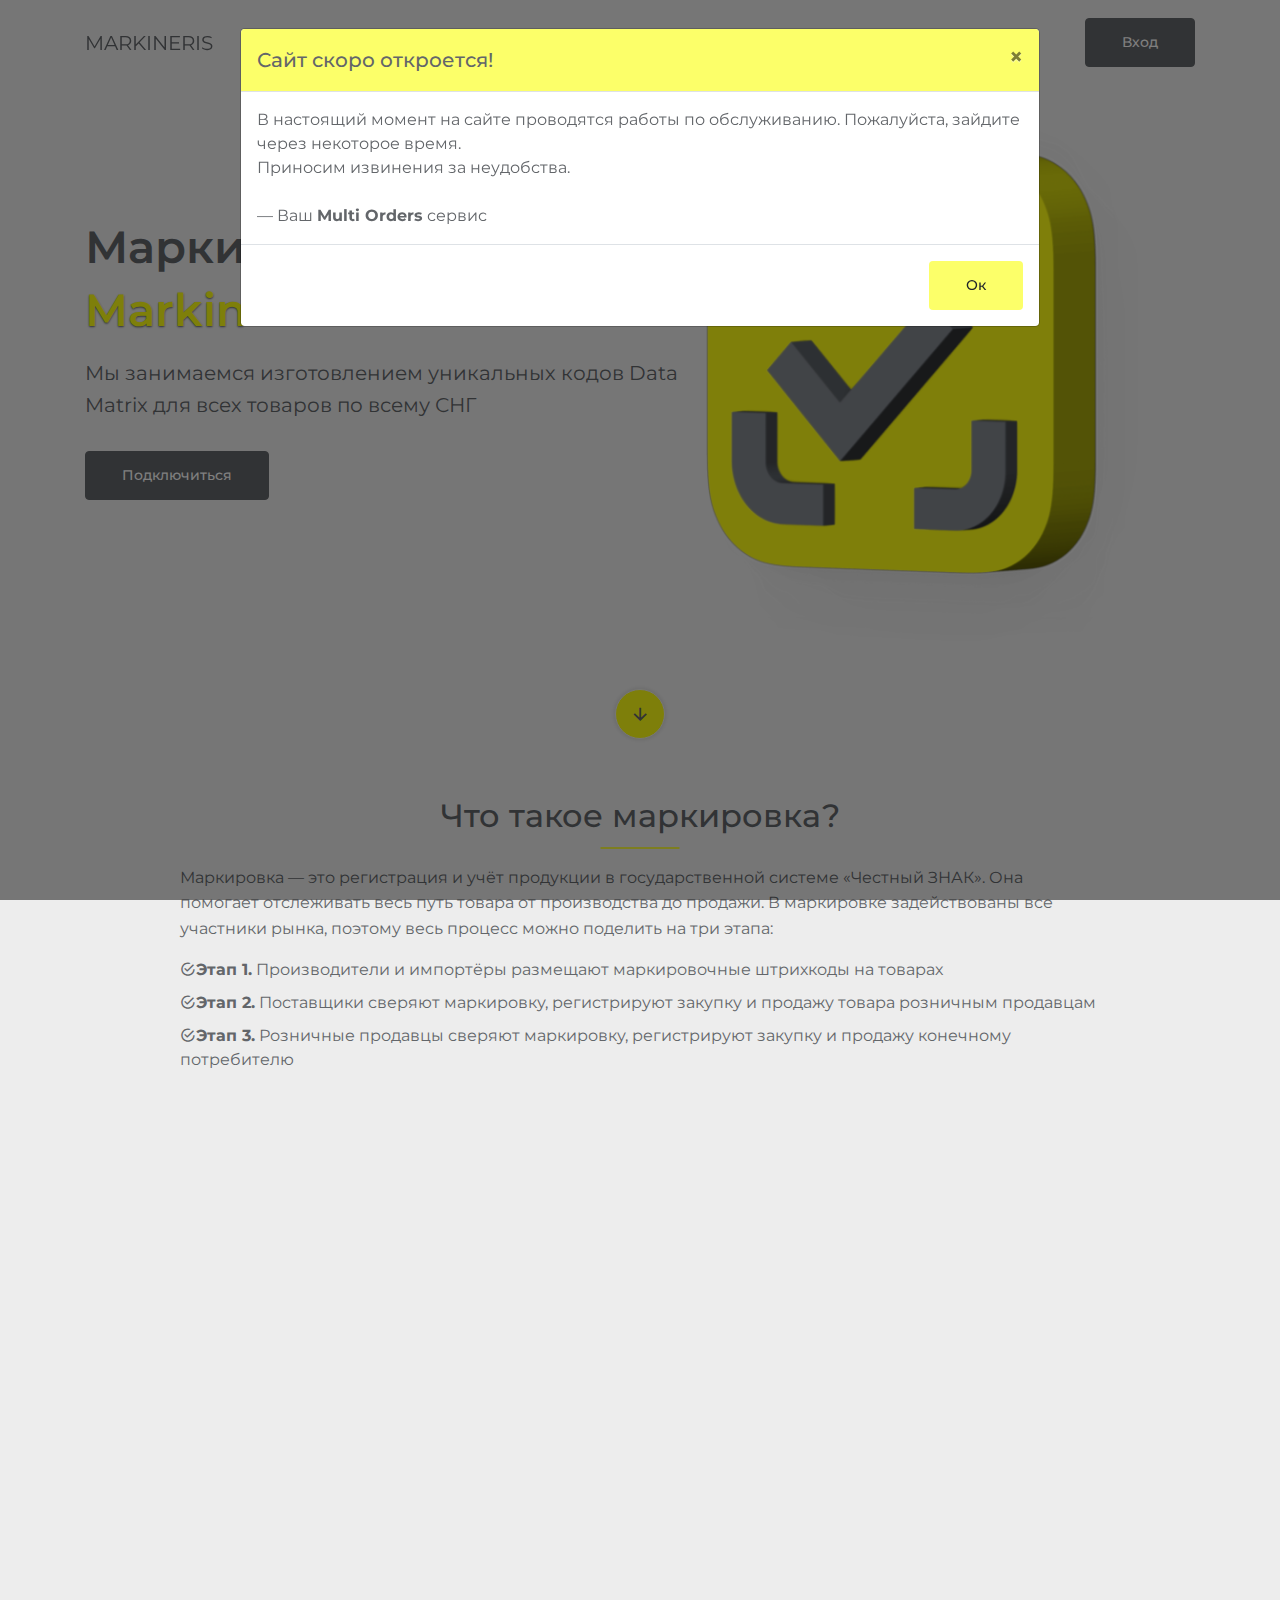
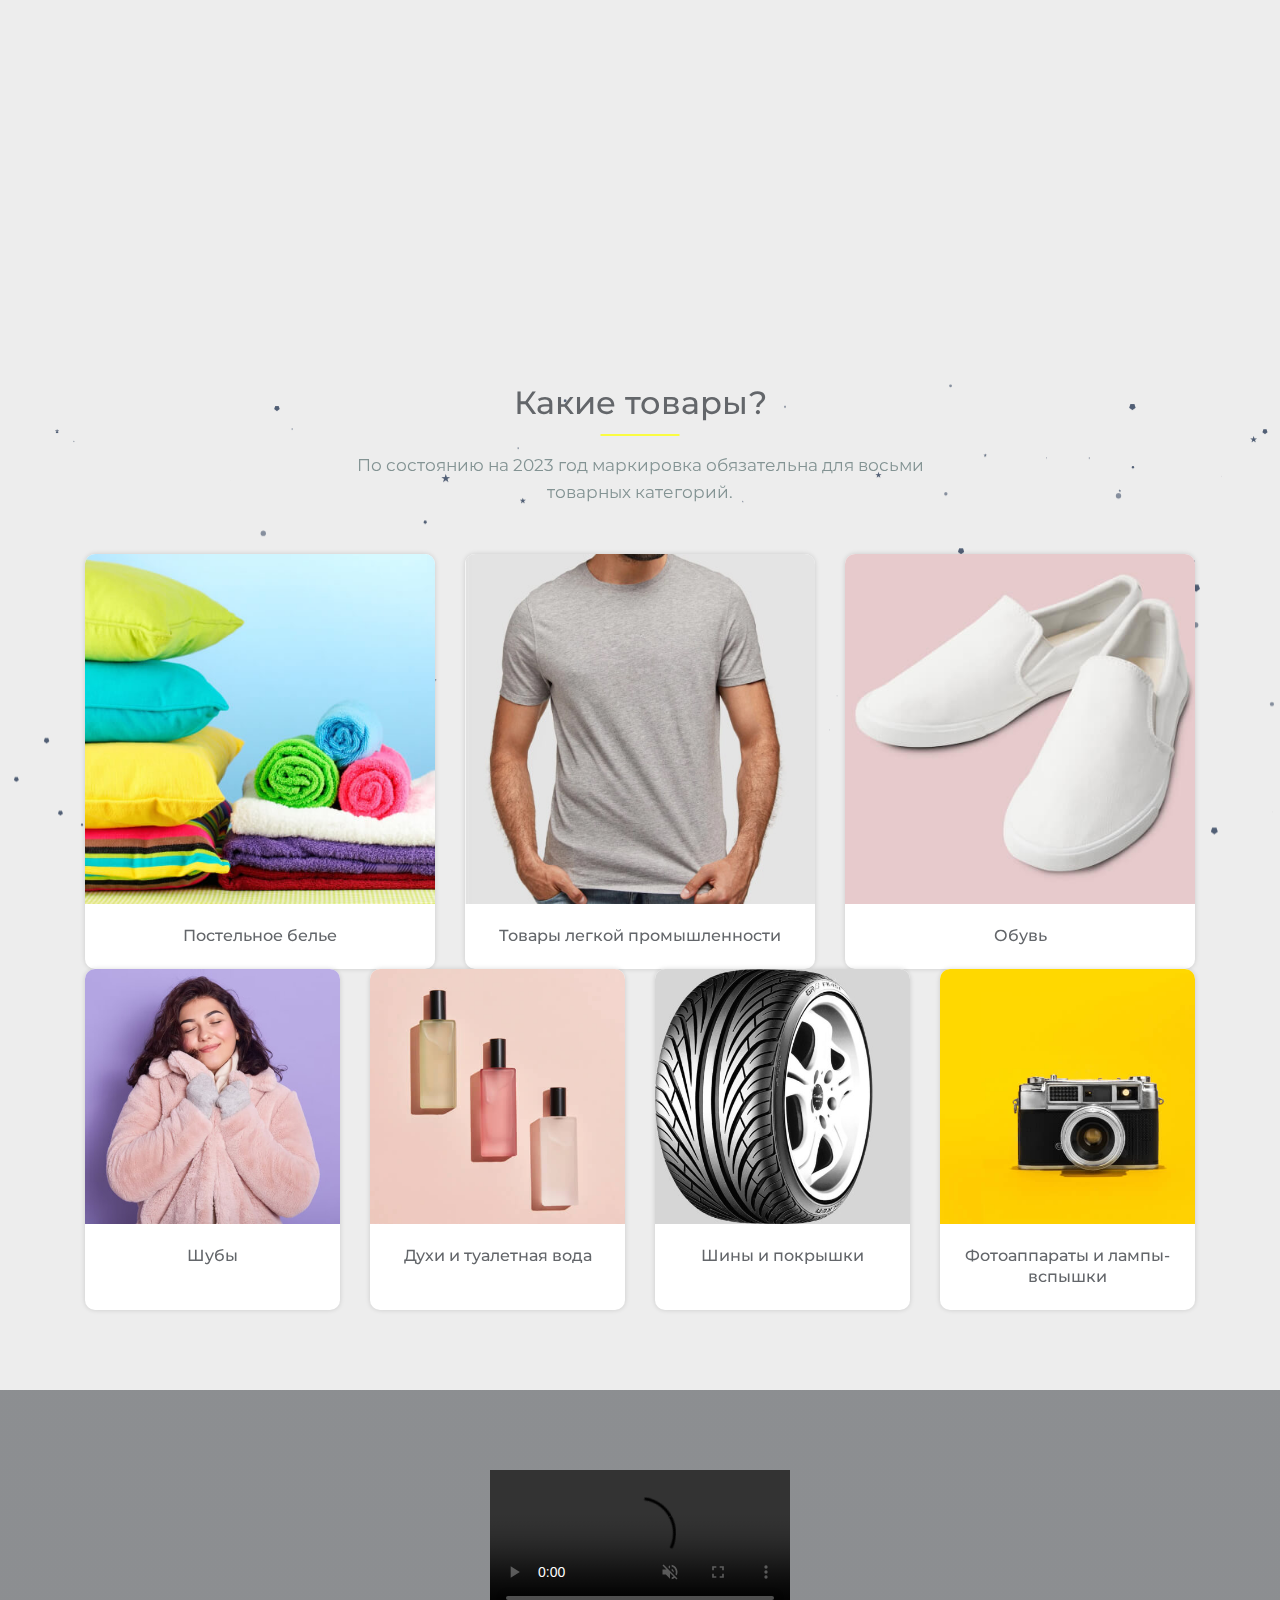
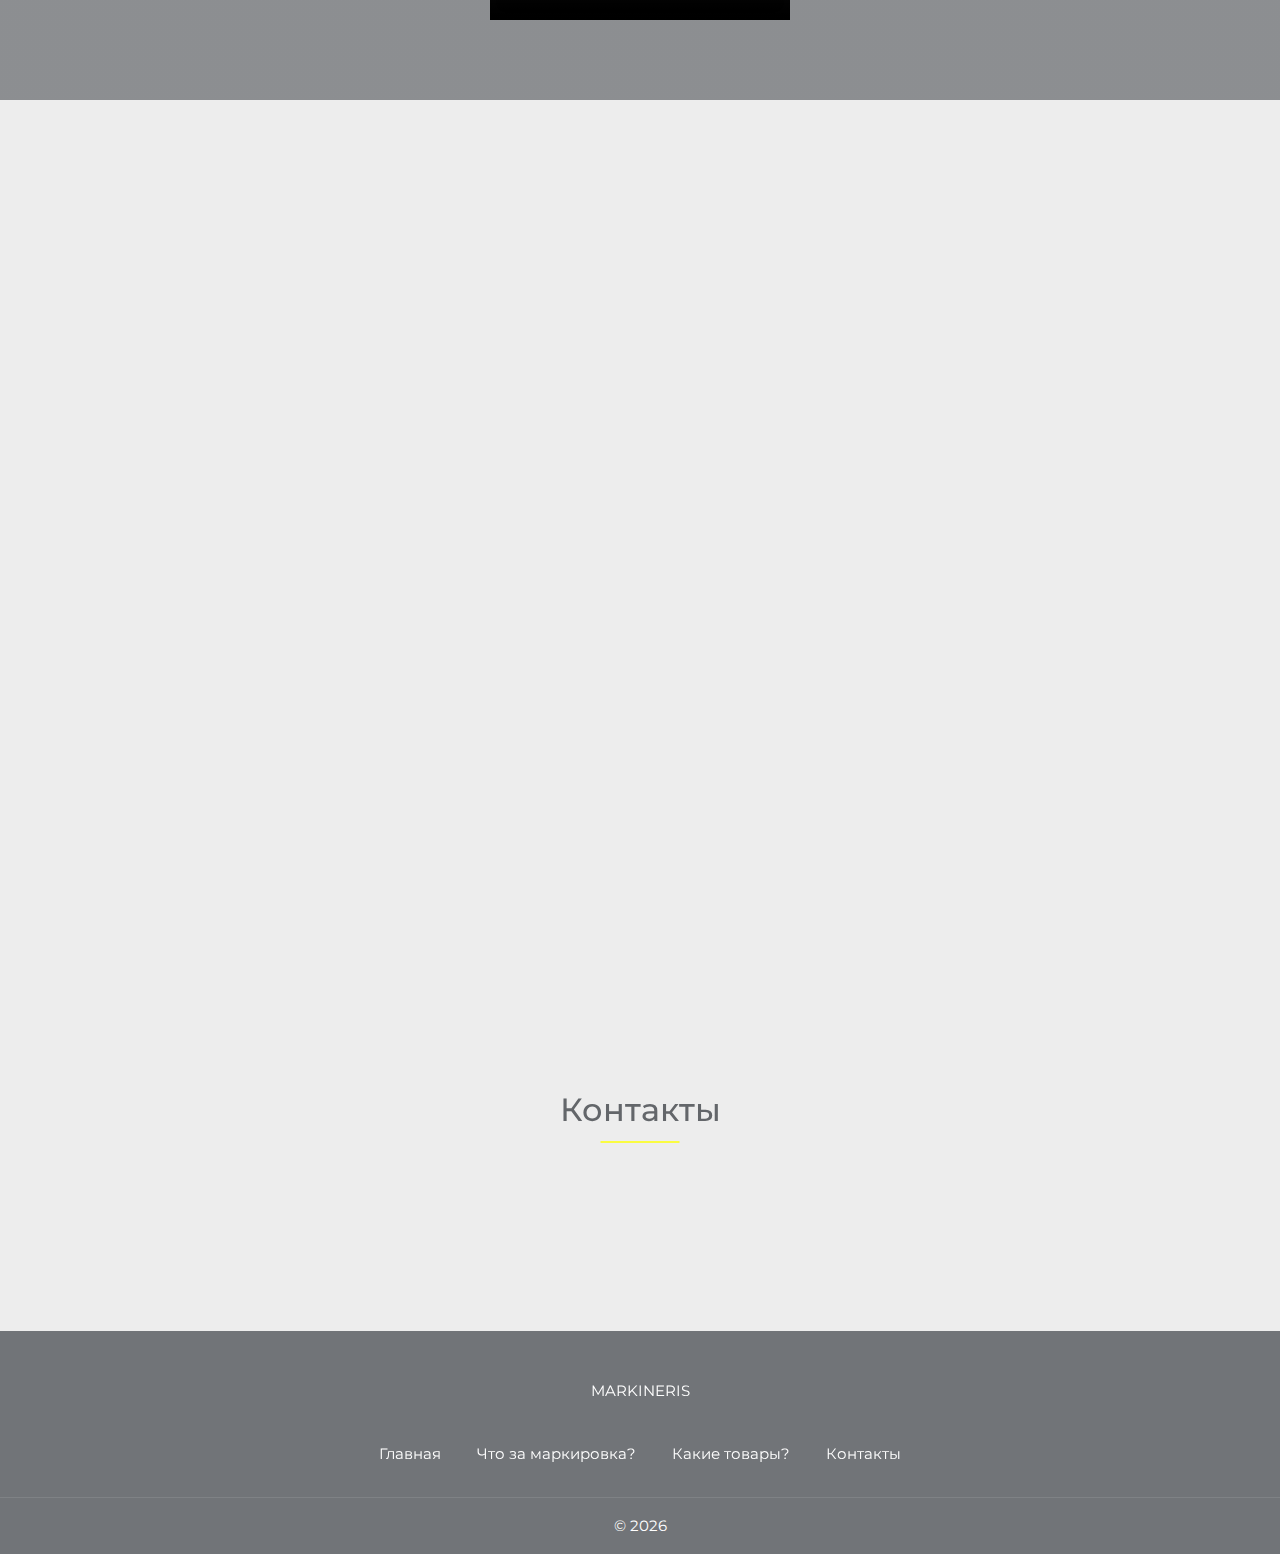
==== markineris_maintenance.html @ 499746fa "Create README.md" ====
<!DOCTYPE html>
<html lang="ru">

<head>
    <meta charset="utf-8" />
    <title>Markineris - Изготовление уникальных кодов Data Matrix для всех товаров</title>
    <meta name="viewport" content="width=device-width, initial-scale=1.0">
    <meta name="description" content="Изготовление уникальных кодов Data Matrix для всех товаров" />

    <!-- fevicon -->
    <link rel="shortcut icon" href="images/favicon.ico">

    <!-- Bootstrap css -->
    <!--<link rel="stylesheet" href="css/bootstrap.min.css" type="text/css" />-->
    <link rel="stylesheet" href="https://cdn.jsdelivr.net/npm/bootstrap@4.6.2/dist/css/bootstrap.min.css">
    

    <!-- animation -->
    <link rel="stylesheet" href="css/aos.css" />

    <!-- Icon -->
    <link rel="stylesheet" href="css/materialdesignicons.min.css" type="text/css" />

    <!-- css -->
    <link rel="stylesheet" href="css/style.css" type="text/css" />


</head>

<body data-bs-spy="scroll" data-bs-target="#navbar" data-bs-offset="71">

    <nav class="navbar navbar-expand-lg fixed-top navbar-dark navbar-custom sticky" id="navbar">
        <div class="container">
            <!-- LOGO -->
            <a class="navbar-brand text-uppercase" href="https://multi-services.herokuapp.com/login">
                <span class="text-dark">Markineris</span>
            </a>

            <button class="navbar-toggler" type="button" data-bs-toggle="collapse" data-bs-target="#navbarCollapse"
                aria-controls="navbarCollapse" aria-expanded="false" aria-label="Toggle navigation">
                <span class="mdi mdi-menu"></span>
                <!-- toggle button -->
            </button>

            <div class="collapse navbar-collapse" id="navbarCollapse">
                <ul class="navbar-nav mx-auto" id="navbar-navlist">
                    <li class="nav-item">
                        <a class="nav-link active text-dark" href="#home">Главная</a>
                    </li>
                    <li class="nav-item">
                        <a class="nav-link text-dark" href="#features">Что за маркировка?</a>
                    </li>
                    <li class="nav-item">
                        <a class="nav-link text-dark" href="#products">Какие товары?</a>
                    </li>
                    <li class="nav-item">
                        <a class="nav-link mb-3 mb-lg-0 text-dark" href="#contact">Контакты</a>
                    </li>
                </ul>
                <!-- Button trigger  -->
                <a href="https://multi-services.herokuapp.com/login"><button type="button" class="btn btn-dark">
                    Вход
                </button></a>
                <!-- Nav btn -->
            </div>
        </div><!-- End container -->
    </nav>
    <!-- End Navbar -->

    <div class="overflow-hidden-x">
        <!-- Start Home -->
        <section class="section home home-1" id="home">
            <!-- <div class="bg-overlay"></div> -->
            <div class="container">
                <div class="row align-items-center">
                    <div class="col-lg-7">
                        <div class="home-heading">
                            <h1 class="mb-3 text-dark"> Маркируйте с нами - <br> <span
                                    class="typewrite text-primary  d-inline-block fw-bolder" data-period="2000"
                                    data-type='[ "Markineris" ]'>
                                    <span class="wrap"></span> </span>
                            </h1>
                        </div>
                        <p class="text-dark-50 fs-20">Мы занимаемся изготовлением уникальных кодов Data Matrix для всех
                            товаров по всему СНГ</p>
                        <div class="home-btn hstack gap-2 flex-column d-sm-block">
                            <a class="btn btn-dark me-1" href="https://multi-services.herokuapp.com/login">Подключиться</a>
                        </div>
                    </div><!-- end col-->
                </div><!-- end row-->
            </div><!--end container-->
        </section>
        <!-- End Home -->

        <div class="container-fluid">
            <div class="row">
                <div class="home-shape-arrow">
                    <a href="#features" class="mouse-down"><i
                            class="mdi mdi-arrow-down arrow-icon text-dark h5"></i></a>
                </div>
            </div><!--end row-->
        </div><!--end container-->

        <!-- Start features -->
        <section class="section feature" id="features">
            <div class="container">
                <div class="row justify-content-center">
                    <div class="col-lg-7">
                        <div class="text-center mb-4">
                            <h2 class="heading">Что такое маркировка?</h2>
                        </div>
                    </div><!-- end col-->
                    <div class="col-10">
                        <p>Маркировка — это регистрация и учёт продукции в государственной системе «Честный ЗНАК». Она
                            помогает отслеживать весь путь товара от производства до продажи. В маркировке задействованы
                            все участники рынка, поэтому весь процесс можно поделить на три этапа:</p>
                        <ul class="list-reset">
                            <li class="mb-2"><span
                                    class="mdi mdi-checkbox-marked-circle-outline text-dark fw-bolder fs-5 me-1"></span><b>Этап
                                    1.</b> Производители и импортёры размещают маркировочные штрихкоды на товарах</li>
                            <li class="mb-2"><span
                                    class="mdi mdi-checkbox-marked-circle-outline text-dark fw-bolder fs-5 me-1"></span><b>Этап
                                    2.</b> Поставщики сверяют маркировку, регистрируют закупку и продажу товара
                                розничным
                                продавцам</li>
                            <li class="mb-2"><span
                                    class="mdi mdi-checkbox-marked-circle-outline text-dark fw-bolder fs-5 me-1"></span><b>Этап
                                    3.</b> Розничные продавцы сверяют маркировку, регистрируют закупку и продажу
                                конечному
                                потребителю</li>
                        </ul>
                        <div class="text-center" data-aos="fade-bootom" data-aos-duration="1800"> <img
                                src="images/mark.png" alt=" Что такое маркировка" class="img-fluid mt-5 mx-auto"  loading="lazy"></div>
                    </div>
                </div><!-- end row-->
                <div class="row justify-content-center">
                    <div class="col-lg-4 col-md-7 mt-sm-4">
                        <div data-aos="fade-right" data-aos-duration="1800">
                            <div class="feature-card p-3 py-sm-4 rounded d-flex">
                                <div class="flex-shrink-0">
                                    <i class="mdi mdi-responsive text-primary float-start me-3 h1 main-icon"></i>
                                </div>
                                <div class="flex-grow-1 ms-2">
                                    <div class="content">
                                        <h3 class="title">с 2019</h3>
                                        <p class="text-muted mt-2">на рынке маркировки товаров</p>
                                    </div>
                                </div>
                            </div>
                        </div>
                    </div><!-- end col -->
                    <div class="col-lg-4 col-md-7 mt-sm-4">
                        <div class="feature-card p-3 py-sm-4 rounded" data-aos="fade-bottom" data-aos-duration="1800">
                            <i class="mdi mdi-layers-triple-outline text-primary float-start me-3 h1 main-icon"></i>
                            <div class="content d-block overflow-hidden">
                                <h3 class="title">10 000+</h3>
                                <p class="text-muted mt-2">положительных отзывов</p>

                            </div>
                        </div>
                    </div><!-- end col -->
                    <div class="col-lg-4 col-md-7 mt-sm-4">
                        <div data-aos="fade-left" data-aos-duration="1800">
                            <div class="feature-card p-3 py-sm-4 rounded">
                                <i
                                    class="mdi mdi-clipboard-flow-outline text-primary float-start me-3 h1 main-icon"></i>
                                <div class="content d-block overflow-hidden">
                                    <h3 class="title">5 000 000+</h3>
                                    <p class="text-muted mt-2">проданных маркировок </p>
                                </div>
                            </div>
                        </div>
                    </div><!-- end col -->
                </div><!-- end row -->

            </div><!-- end container -->
        </section>
        <!-- end Features -->

        <!-- Start products -->
        <section id="products" class="section team pt-0" style="z-index: 1;">
            <div id="particles-js" style="z-index: -1;">
            </div>
            <!-- end particles -->
            <div class="container">
                <div class="row justify-content-center">
                    <div class="col-lg-7">
                        <div class="text-center mb-5">
                            <h2 class="heading">Какие товары?</h2>
                            <p class="text-muted fs-17">По состоянию на 2023 год маркировка обязательна для восьми
                                товарных категорий.</p>
                        </div>
                    </div><!-- end col-->
                </div><!-- end row -->
                <div class="row gy-4">
                    <div class="col-6 col-lg-4 col-sm-6">
                        <div class="team-card">
                            <div class="team-card-img">
                                <img class="img-fluid" src="images/type/image 10.jpg" alt="image"  loading="lazy">

                            </div>
                            <div class="team-card-text-2">
                                <h6 class="fw-bold mb-0">Постельное белье</h5>
                            </div>
                        </div>
                    </div><!-- end col -->

                    <div class="col-6 col-lg-4 col-sm-6">
                        <div class="team-card">
                            <div class="team-card-img">
                                <img class="img-fluid" src="images/type/image 3.jpg" alt="image" loading="lazy">

                            </div>
                            <div class="team-card-text-2">
                                <h6 class="fw-bold mb-0">Товары легкой промышленности</h5>
                            </div>
                        </div>
                    </div><!-- end col -->
                    <div class="col-6 col-lg-4 col-sm-6">
                        <div class="team-card">
                            <div class="team-card-img">
                                <img class="img-fluid" src="images/type/image 4.jpg" alt="image" loading="lazy">

                            </div>
                            <div class="team-card-text-2">
                                <h6 class="fw-bold mb-0">Обувь</h5>
                            </div>
                        </div>
                    </div><!-- end col -->
                    <div class="col-6 col-lg-3 col-sm-6">
                        <div class="team-card">
                            <div class="team-card-img">
                                <img class="img-fluid" src="images/type/image 5.jpg" alt="image" loading="lazy">

                            </div>
                            <div class="team-card-text-2">
                                <h6 class="fw-bold mb-0">Шубы</h5>
                            </div>
                        </div>
                    </div><!-- end col -->
                    <div class="col-6 col-lg-3 col-sm-6">
                        <div class="team-card">
                            <div class="team-card-img">
                                <img class="img-fluid" src="images/type/image 6.jpg" alt="image" loading="lazy">

                            </div>
                            <div class="team-card-text-2">
                                <h6 class="fw-bold mb-0">Духи и туалетная вода</h5>
                            </div>
                        </div>
                    </div><!-- end col -->
                    <div class="col-6 col-lg-3 col-sm-6">
                        <div class="team-card">
                            <div class="team-card-img">
                                <img class="img-fluid" src="images/type/image 7.jpg" alt="image" loading="lazy">

                            </div>
                            <div class="team-card-text-2">
                                <h6 class="fw-bold mb-0">Шины и покрышки</h5>
                            </div>
                        </div>
                    </div><!-- end col -->
                    <div class="col-6 col-lg-3 col-sm-6">
                        <div class="team-card">
                            <div class="team-card-img">
                                <img class="img-fluid" src="images/type/image 8.jpg" alt="image" loading="lazy">

                            </div>
                            <div class="team-card-text-2">
                                <h6 class="fw-bold mb-0">Фотоаппараты и лампы-вспышки</h5>
                            </div>
                        </div>
                    </div><!-- end col -->
                </div><!-- end row-->
            </div><!-- end cotainer-->
        </section>
        <!-- End products -->

        <!-- Start cta -->
                <section class="section cta">
              <div class="container">
                <div class="row justify-content-center text-center">

                        <video controls autoplay loop muted
                                />
                            <source src="video/video_markineris.mp4"
                                    type="video/mp4">
                        </video>

                </div>
              </div>

        </section>
        <!-- End cta -->

        <section>
            <div class="container">
                <div class="row my-sm-5 py-5 align-items-center justify-content-between">
                    <div class="col-lg-6">
                        <div data-aos="fade-right" data-aos-duration="1800">
                            <div class="card bg-transparent border-0 mb-3 mb-lg-0">
                                <img src="images/qr.jpeg" class="img-fluid rounded-3" alt="" loading="lazy">
                            </div>
                        </div>
                    </div><!-- end col -->
                    <div class="col-lg-5">
                        <div data-aos="fade-left" data-aos-duration="1800">
                            <h3 class="feature-heading mb-2">Почему стоит доверять именно нам?</h3>
                            <ul class="feature-list list-reset">
                                <li class="mb-3"><span
                                        class="mdi mdi-checkbox-marked-circle-outline text-dark fw-bolder fs-5 me-1">
                                    </span>
                                    <span class="fw-bolder fs-5">Уникальность</span><br>
                                    <span class="list-up">Индивидуально работаем с каждым клиентом</span>
                                </li>
                                <li class="mb-3"><span
                                        class="mdi mdi-checkbox-marked-circle-outline text-dark fw-bolder fs-5 me-1">
                                    </span>
                                    <span class="fw-bolder fs-5">Скорость</span><br>
                                    <span class="list-up">В течении дня маркировка будет уже готова</span>
                                </li>
                                <li class="mb-3"><span
                                        class="mdi mdi-checkbox-marked-circle-outline text-dark fw-bolder fs-5 me-1">
                                    </span>
                                    <span class="fw-bolder fs-5">Цены</span><br>
                                    <span class="list-up">У нас самые выгодные цены на рынке</span>
                                </li>
                                <li class="mb-3"><span
                                        class="mdi mdi-checkbox-marked-circle-outline text-dark fw-bolder fs-5 me-1">
                                    </span>
                                    <span class="fw-bolder fs-5">Качество</span><br>
                                    <span class="list-up">Если нашли какие-то недочёты, сразу же переделаем</span>
                                </li>
                            </ul>
                            <a class="btn btn-dark" href="#client_messageModal"  data-toggle="modal" data-target="#client_messageModal" data-backdrop="static">Подключиться</a>
                        </div>
                    </div><!-- end col -->
                </div><!-- end row -->
                <div class="row align-items-center justify-content-between">
                    <div class="col-lg-6">
                        <div data-aos="fade-right" data-aos-duration="1800">
                            <h3 class="feature-heading">Занимаемся ли мы только маркировкой товаров?</h3>
                            <p class="text-muted">Конечно же нет!<br> Мы также можем помочь вам с сертификацией
                                брендовых товаров. Кроме того, мы поможем с установкой и регистрацией программы “Честный
                                ЗНАК”</p>
                        </div>
                    </div><!-- end col -->
                    <div class="col-lg-6">
                        <div data-aos="fade-left" data-aos-duration="1800">
                            <div class="card bg-transparent border-0">
                                <img src="images/qr2.jpeg" class="img-fluid" alt=""  loading="lazy">
                            </div>
                        </div>
                    </div><!-- end col -->
                </div><!-- end row-->
            </div>
        </section>

        <!-- Start contact -->
        <section class="section contact" id="contact">
            <div class="container">
                <div class="row justify-content-center">
                    <div class="col-lg-6">
                        <div class="text-center mb-5">
                            <h2 class="heading">Контакты</h2>
                            <p class="text-muted mt-2 fs-17"></p>
                        </div>
                    </div><!-- end col -->
                </div><!-- end row -->
                <div class="row align-items-center gy-3">
                    <div class="col-6 align-self-center">
                        <div data-aos="fade-right" data-aos-duration="1800">

                            Whatsapp : <a href="https://wa.me/79959146126" target="_blank"
                                class="primary-link text-decoration-underline"> +7 995 914-61-26</a> <br>
                            Телеграмм : <a href="https://t.me/markineris" target="_blank"
                                class="primary-link text-decoration-underline"> @markineris</a> <br>
                            Email : <a href="mailto:markineris@gmail.com"
                                class="primary-link text-decoration-underline">markineris@gmail.com</a>
                        </div>
                    </div>

                </div><!--end row-->
            </div><!--end container-->
        </section>
        <!-- End contect -->

        <!-- START FOOTER -->
        <footer class="section footer py-4">
            <div class="container">
                <div class="row justify-content-center">
                    <div class="col-lg-6 col-sm-10 text-center">

                        <p class="mx-auto mt-sm-4">MARKINERIS </p>
                       
                    </div><!--end col-->
                </div><!--end row-->
                <div class="row justify-content-center">
                    <div class="col-lg-12">
                        <div class="text-center mt-3">
                            <ul class="list-unstyled mb-0">
                                <li class="list-inline-item mx-lg-3 m-2">
                                    <a class="text-white" href="/">Главная</a>
                                </li>
                                <li class="list-inline-item mx-lg-3 m-2">
                                    <a class="text-white" href="#features">Что за маркировка?</a>
                                </li>
                                <li class="list-inline-item mx-lg-3 m-2">
                                    <a class="text-white" href="#products">Какие товары?</a>
                                </li>
                                <li class="list-inline-item mx-lg-3 m-2">
                                    <a class="text-white" href="#contact">Контакты</a>
                                </li>
                            </ul>
                        </div>
                    </div><!-- end col-->
                </div><!-- end row-->
            </div><!--end container-->
        </footer>
        <!-- END FOOTER -->
    </div>


    <!-- FOOTER-ALT -->
    <div class="footer-alt pt-3 pb-3">
        <div class="container">
            <div class="row">
                <div class="col-lg-12">
                    <div class="text-center">
                        <p class="mb-0 text-white fs-15">©
                            <script>document.write(new Date().getFullYear())</script>
                        </p>
                    </div>
                </div>
            </div>
        </div>
    </div>
    <!-- END FOOTER-ALT -->


<div class="modal fade" id="client_messageModal" tabindex="-1" role="dialog" aria-labelledby="client_messageModalLabel" aria-hidden="true">
  <div class="modal-dialog modal-lg" role="document">
    <div class="modal-content">
      <div class="modal-header" style="background-color:#fcff69">
        <h5 class="modal-title" >Сайт скоро откроется!</h5>
        <button type="button" class="close" data-dismiss="modal" aria-label="Close">
          <span aria-hidden="true">&times;</span>
        </button>
      </div>
      <div class="modal-body">
        В настоящий момент на сайте проводятся работы по обслуживанию. Пожалуйста, зайдите через некоторое время.<br> Приносим извинения за неудобства.
	<br><br>
	— Ваш <b>Multi Orders</b> сервис
      </div>
      <div class="modal-footer">
        <button type="button" class="btn" style="background-color:#fcff69" data-dismiss="modal">Ок</button>
         
      </div>
    </div>
  </div>
</div>


    <!--start back-to-top-->
    <button onclick="topFunction()" id="back-to-top">
        <i class="mdi mdi-arrow-up"></i>
    </button>
    <!--end back-to-top-->

    <!--Bootstrap Js-->

  <script src="https://cdn.jsdelivr.net/npm/jquery@3.6.1/dist/jquery.slim.min.js"></script>

  <script src="https://cdn.jsdelivr.net/npm/bootstrap@4.6.2/dist/js/bootstrap.bundle.min.js"></script>
  <script>
  
      $(window).on('load',function(){        
        $("#client_messageModal").modal({backdrop: "static"});
    });
  </script>
  
    <!-- animation -->
    <script src="js/aos.js"></script>


    <!-- Team particles-->
    <script src="js/particles.min.js"></script>

    <!-- App Js -->
    <script src="js/app.js"></script>

</body>

</html>
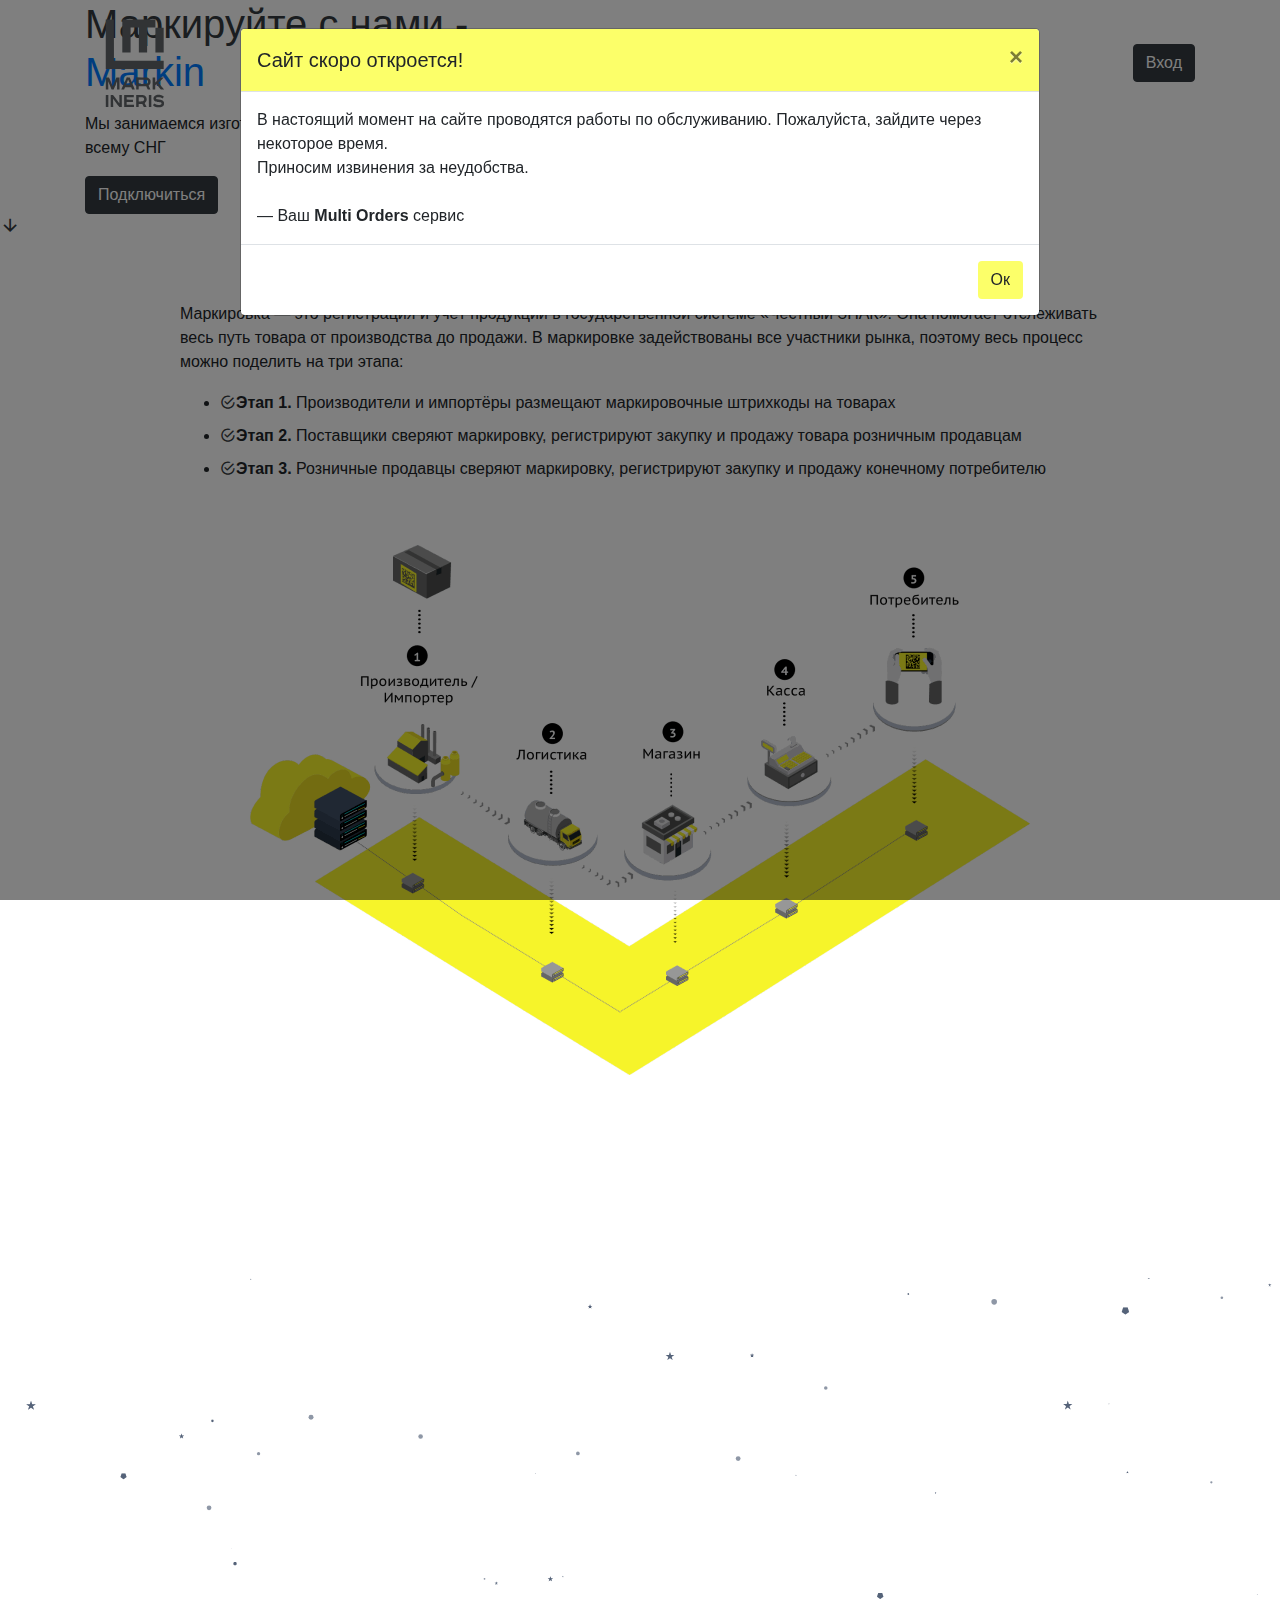
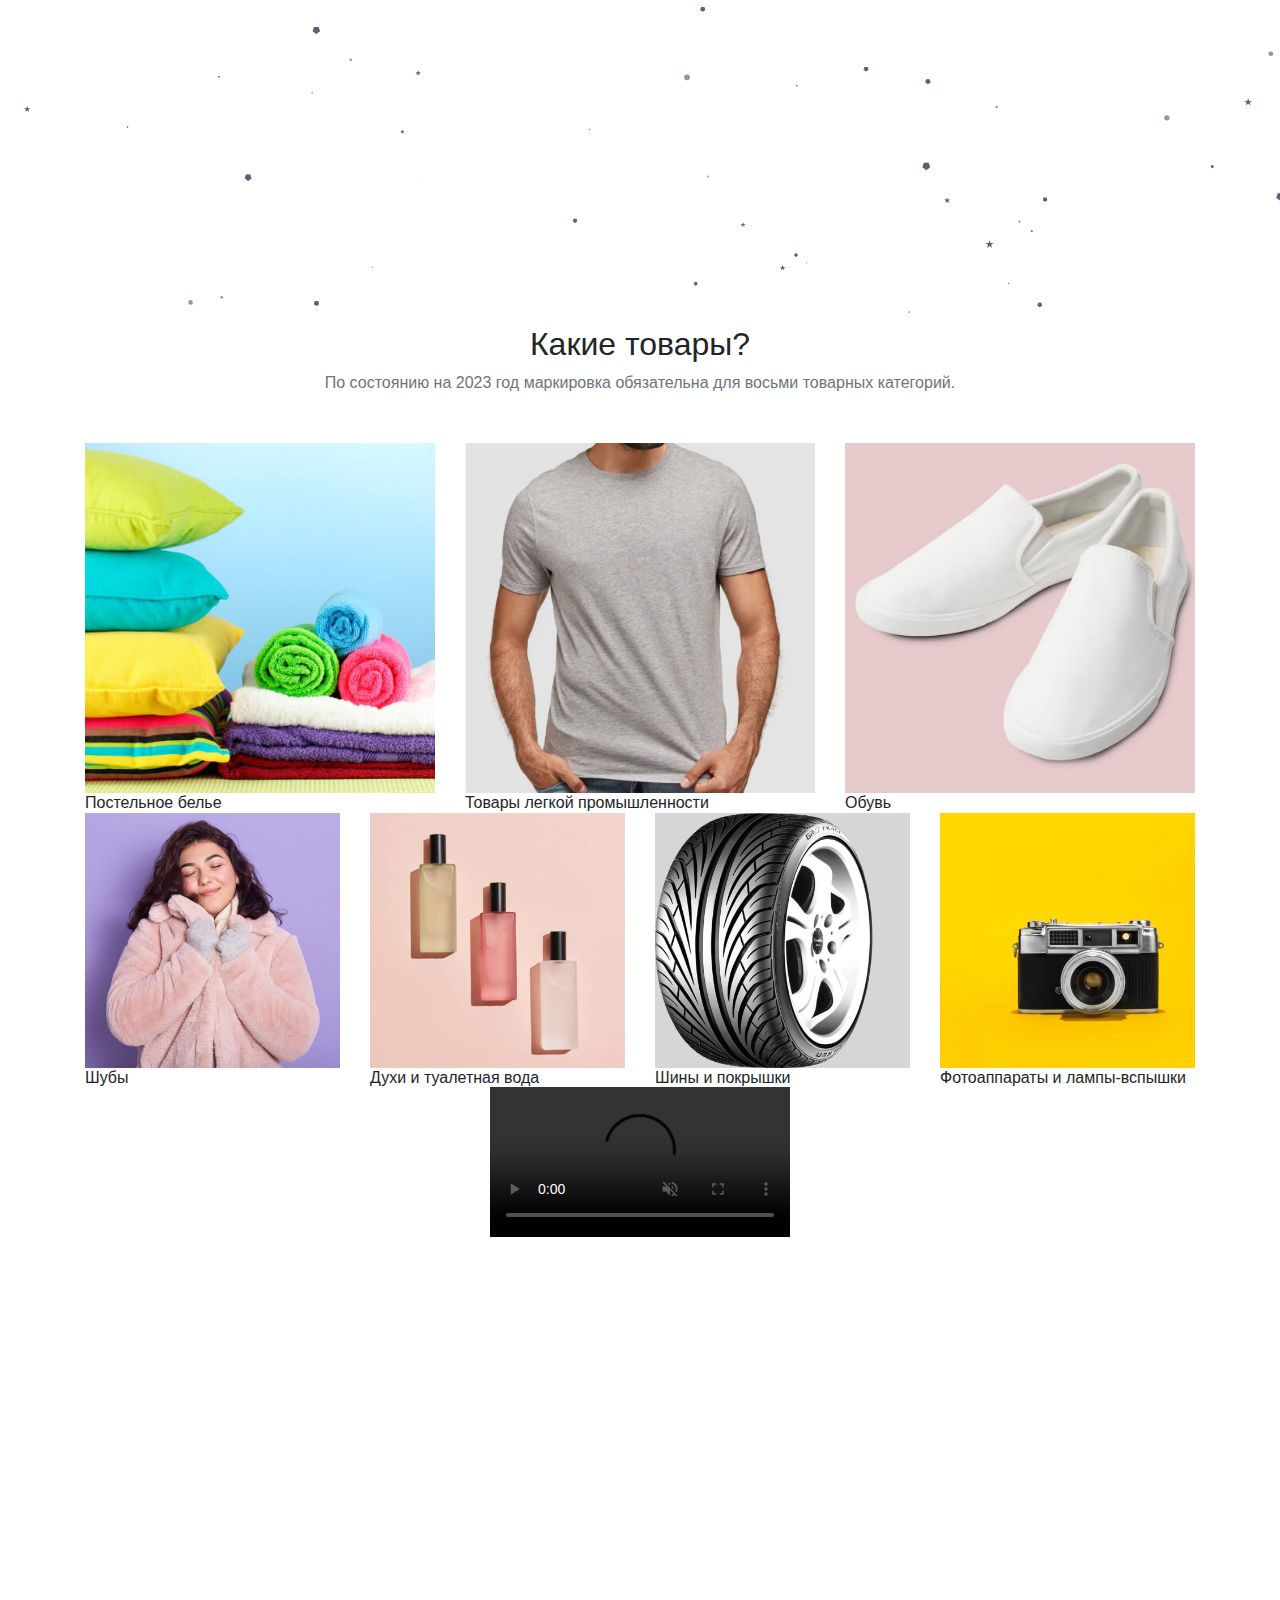
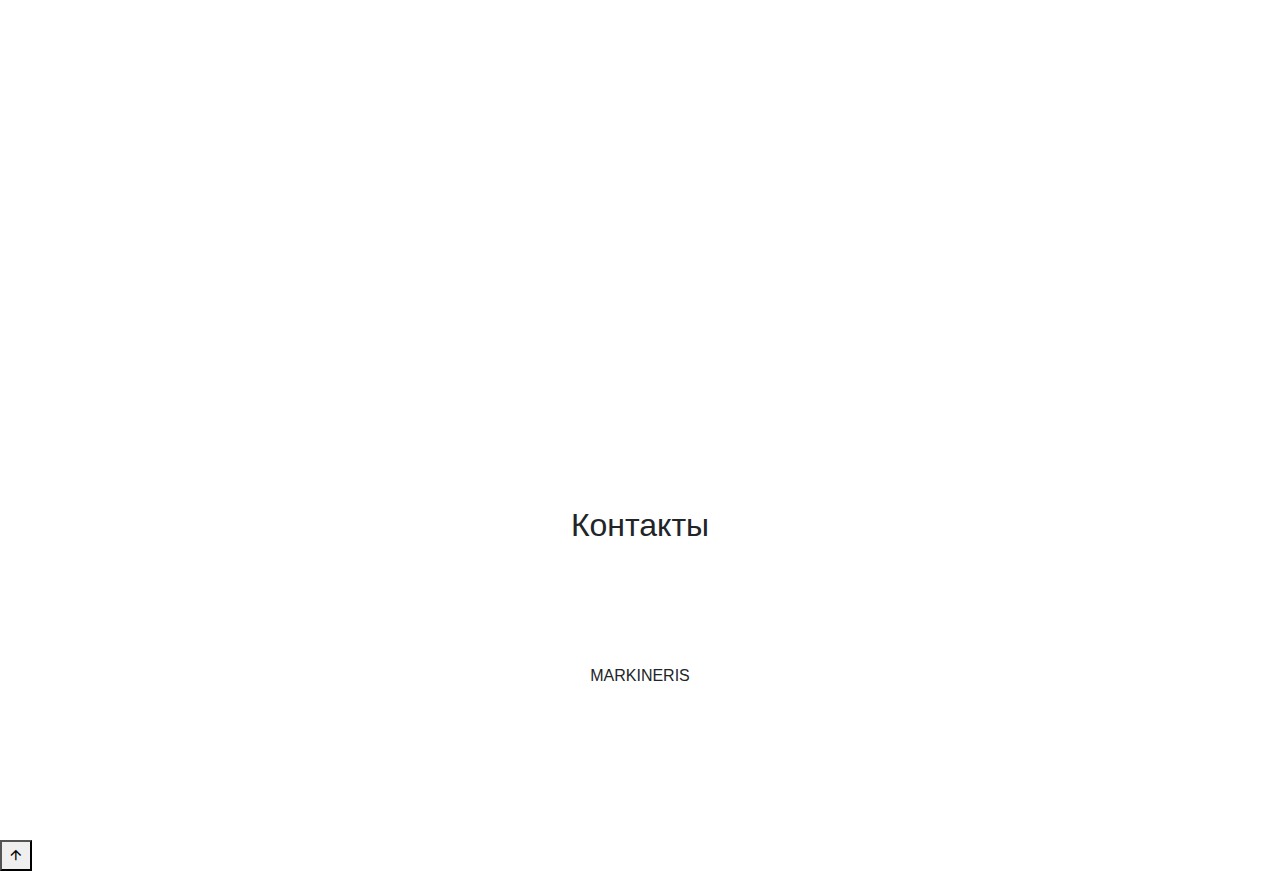
==== commit eb626225: "Update markineris_maintenance.html" ====
--- a/markineris_maintenance.html
+++ b/markineris_maintenance.html
@@ -22,7 +22,7 @@
     <link rel="stylesheet" href="css/materialdesignicons.min.css" type="text/css" />
 
     <!-- css -->
-    <link rel="stylesheet" href="css/style.css" type="text/css" />
+    <link rel="stylesheet" href="css/style_markineris.css" type="text/css" />
 
 
 </head>
@@ -33,7 +33,60 @@
         <div class="container">
             <!-- LOGO -->
             <a class="navbar-brand text-uppercase" href="https://multi-services.herokuapp.com/login">
-                <span class="text-dark">Markineris</span>
+                <svg version="1.0" xmlns="http://www.w3.org/2000/svg" width="100" height="100%" viewBox="0 0 713.000000 713.000000" preserveAspectRatio="xMidYMid meet" class="logos" >
+
+                    <g transform="translate(0.000000,713.000000) scale(0.100000,-0.100000)" fill="#62666A" stroke="none">
+                    <path d="M1480 4900 l0 -1770 2065 0 2065 0 0 295 0 295 -1772 2 -1773 3 -3
+                    1473 -2 1472 -290 0 -290 0 0 -1770z" class="svg-elem-1"></path>
+                    <path d="M2660 5495 l0 -1175 295 0 295 0 0 885 0 885 295 0 295 0 0 -885 0
+                    -885 295 0 295 0 0 885 0 885 295 0 295 0 0 290 0 290 -1180 0 -1180 0 0
+                    -1175z" class="svg-elem-2"></path>
+                    <path d="M5020 5200 l0 -880 295 0 295 0 0 880 0 880 -295 0 -295 0 0 -880z" class="svg-elem-3"></path>
+                    <path d="M1485 2528 c-3 -7 -4 -202 -3 -433 l3 -420 89 -3 89 -3 -5 291 c-2
+                    159 -2 290 1 290 3 0 58 -130 121 -288 l115 -287 75 0 75 0 52 121 c28 66 79
+                    192 113 280 34 87 65 163 70 168 5 5 8 -115 7 -280 l-2 -289 88 -3 87 -3 0
+                    436 0 435 -110 0 -110 0 -25 -56 c-14 -31 -71 -173 -127 -315 -57 -142 -106
+                    -259 -110 -259 -3 0 -38 80 -77 178 -39 97 -97 238 -130 312 l-60 135 -111 3
+                    c-83 2 -112 -1 -115 -10z" class="svg-elem-4"></path>
+                    <path d="M2962 2503 c-29 -57 -372 -820 -372 -827 0 -12 187 -6 197 7 6 6 23
+                    45 38 85 l28 72 220 -2 220 -3 35 -82 35 -83 93 0 c51 0 95 3 97 8 3 4 -78
+                    198 -179 432 l-183 425 -105 3 -105 3 -19 -38z m195 -313 l71 -180 -154 0
+                    -153 0 70 171 c76 187 77 189 88 189 4 0 40 -81 78 -180z" class="svg-elem-5"></path>
+                    <path d="M3650 2105 l0 -436 88 3 87 3 3 113 3 112 268 0 268 0 54 -112 54
+                    -113 98 -3 c53 -1 97 1 97 5 0 4 -32 70 -71 145 -38 76 -66 138 -62 138 16 0
+                    95 85 116 125 18 33 22 57 22 135 0 81 -4 102 -25 143 -31 61 -86 112 -159
+                    146 l-56 26 -392 3 -393 3 0 -436z m778 242 c94 -51 95 -197 2 -252 -33 -19
+                    -55 -20 -317 -23 l-283 -3 0 151 0 151 283 -3 c249 -3 286 -5 315 -21z" class="svg-elem-6"></path>
+                    <path d="M4825 2528 c-3 -7 -4 -202 -3 -433 l3 -420 90 0 90 0 3 152 3 152 46
+                    36 47 36 18 -23 c9 -13 77 -97 150 -188 l133 -165 118 -3 c64 -1 117 1 117 6
+                    0 7 -129 158 -397 463 -13 15 6 35 181 200 108 101 196 187 196 191 0 5 -52 8
+                    -116 8 l-116 0 -186 -180 -187 -179 -5 177 -5 177 -88 3 c-64 2 -89 -1 -92
+                    -10z" class="svg-elem-7"></path>
+                    <path d="M5100 1284 c-169 -46 -250 -169 -209 -319 16 -56 81 -117 152 -143
+                    31 -12 112 -29 179 -37 68 -8 139 -20 158 -26 75 -24 101 -80 61 -131 -27 -34
+                    -91 -51 -192 -50 -99 1 -179 24 -247 72 -23 16 -47 30 -52 30 -5 0 -30 -28
+                    -55 -62 l-46 -63 37 -33 c92 -80 224 -116 399 -109 137 5 187 19 259 75 70 53
+                    91 98 91 198 0 70 -3 86 -26 120 -54 81 -149 124 -337 150 -137 18 -198 41
+                    -207 77 -17 67 57 102 201 95 89 -5 103 -9 181 -49 l86 -43 38 45 c54 62 58
+                    78 23 106 -42 35 -140 80 -209 98 -74 19 -213 18 -285 -1z" class="svg-elem-8"></path>
+                    <path d="M1485 1278 c-3 -7 -4 -202 -3 -433 l3 -420 90 0 90 0 0 430 0 430
+                    -88 3 c-64 2 -89 -1 -92 -10z" class="svg-elem-9"></path>
+                    <path d="M1835 1277 c-3 -6 -4 -201 -3 -432 l3 -420 89 -3 89 -3 -6 301 c-3
+                    165 -4 300 -1 300 2 0 49 -64 104 -142 55 -79 156 -214 223 -300 l122 -158 85
+                    3 85 2 0 430 0 430 -89 3 -89 3 5 -301 c3 -165 3 -300 -1 -299 -3 0 -49 61
+                    -101 136 -52 75 -153 210 -224 300 l-128 163 -79 0 c-55 0 -81 -4 -84 -13z" class="svg-elem-10"></path>
+                    <path d="M2795 1277 c-3 -6 -4 -201 -3 -432 l3 -420 350 0 350 0 0 80 0 80
+                    -262 3 -263 2 0 95 0 95 225 0 225 0 0 85 0 85 -222 2 -223 3 -3 83 -3 82 256
+                    0 255 0 0 85 0 85 -340 0 c-263 0 -342 -3 -345 -13z" class="svg-elem-11"></path>
+                    <path d="M3650 855 l0 -436 88 3 87 3 3 112 3 113 127 0 127 -1 55 -112 55
+                    -112 98 -3 c53 -1 97 1 97 5 0 4 -31 67 -69 140 l-68 132 57 59 c73 74 94 133
+                    88 236 -8 123 -70 210 -188 265 -54 26 -60 26 -307 29 l-253 4 0 -437z m498
+                    242 c94 -51 96 -192 3 -249 -32 -20 -52 -23 -178 -27 l-143 -3 0 152 0 152
+                    143 -4 c112 -3 149 -7 175 -21z" class="svg-elem-12"></path>
+                    <path d="M4555 1277 c-3 -6 -4 -201 -3 -432 l3 -420 88 -3 87 -3 0 436 0 435
+                    -85 0 c-59 0 -87 -4 -90 -13z" class="svg-elem-13"></path>
+                    </g>
+                    </svg>
             </a>
 
             <button class="navbar-toggler" type="button" data-bs-toggle="collapse" data-bs-target="#navbarCollapse"
@@ -55,6 +108,18 @@
                     </li>
                     <li class="nav-item">
                         <a class="nav-link mb-3 mb-lg-0 text-dark" href="#contact">Контакты</a>
+                    </li>
+		    <li class="nav-item">
+                       <a href="https://wa.me/79959146126" target="_blank">
+                        <img src="images/whatsapp_logo_4.png') }}"
+                             class="img-fluid rounded-circle border border-light" style="width: 10%;">
+                        </a>
+
+
+                        <a href="https://t.me/markineris" target="_blank">
+                            <img src="images/telegramm_logo_4.png') }}"
+                                class="img-fluid" style="width: 8%;">
+                        </a>
                     </li>
                 </ul>
                 <!-- Button trigger  -->
@@ -368,15 +433,36 @@
                     </div><!-- end col -->
                 </div><!-- end row -->
                 <div class="row align-items-center gy-3">
-                    <div class="col-6 align-self-center">
+                    <div class="col-4 align-self-center">
                         <div data-aos="fade-right" data-aos-duration="1800">
 
-                            Whatsapp : <a href="https://wa.me/79959146126" target="_blank"
-                                class="primary-link text-decoration-underline"> +7 995 914-61-26</a> <br>
-                            Телеграмм : <a href="https://t.me/markineris" target="_blank"
-                                class="primary-link text-decoration-underline"> @markineris</a> <br>
-                            Email : <a href="mailto:markineris@gmail.com"
-                                class="primary-link text-decoration-underline">markineris@gmail.com</a>
+                           <a href="https://wa.me/79959146126" target="_blank">
+                        <img src="images/whatsapp_logo_4.png') }}"
+                             class="img-fluid rounded-circle border border-light" style="width: 18%;">
+                            <span class="primary-link text-decoration">&nbsp;</span>
+                            <span class="primary-link text-decoration-underline">+7 995 914-61-26</span>
+
+                    </a>
+                        </div>
+                    </div>
+                    <div class="col-4 align-self-center">
+                        <div data-aos="fade-right" data-aos-duration="1800">
+                            <a href="https://t.me/markineris" target="_blank">
+                                <img src="images/telegramm_logo_4.png') }}"
+                                    class="img-fluid" style="width: 18%;">
+                                <span class="primary-link text-decoration">&nbsp;</span>
+                                <span class="primary-link text-decoration-underline">@markineris</span>
+                            </a>
+                        </div>
+                    </div>
+                    <div class="col-4 align-self-center">
+                        <div data-aos="fade-right" data-aos-duration="1800">
+                            <a href="mailto:markineris@gmail.com">
+                                <img src="images/email_logo_4.png') }}"
+                                    class="img-fluid" style="width: 18%;">
+                                <span class="primary-link text-decoration">&nbsp;</span>
+                                <span class="primary-link text-decoration-underline">markineris@gmail.com</span>
+                            </a>
                         </div>
                     </div>
 
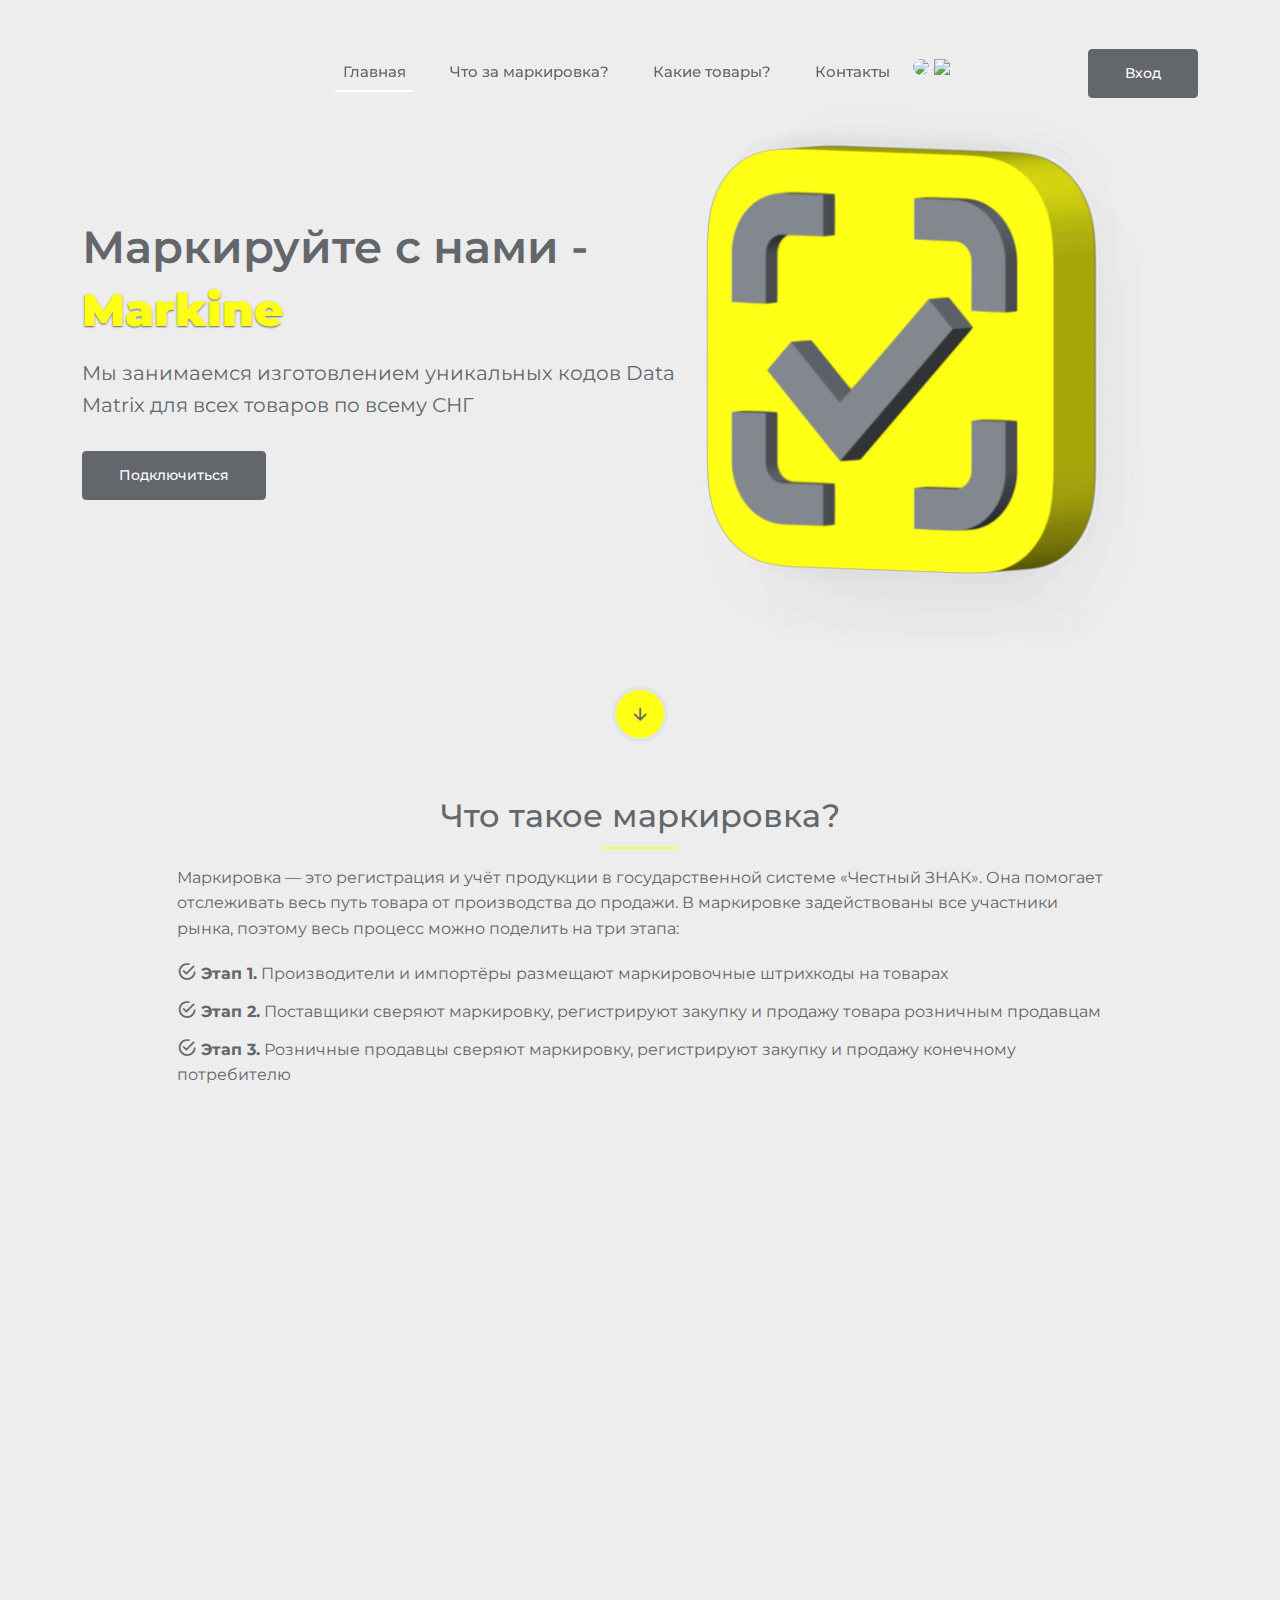
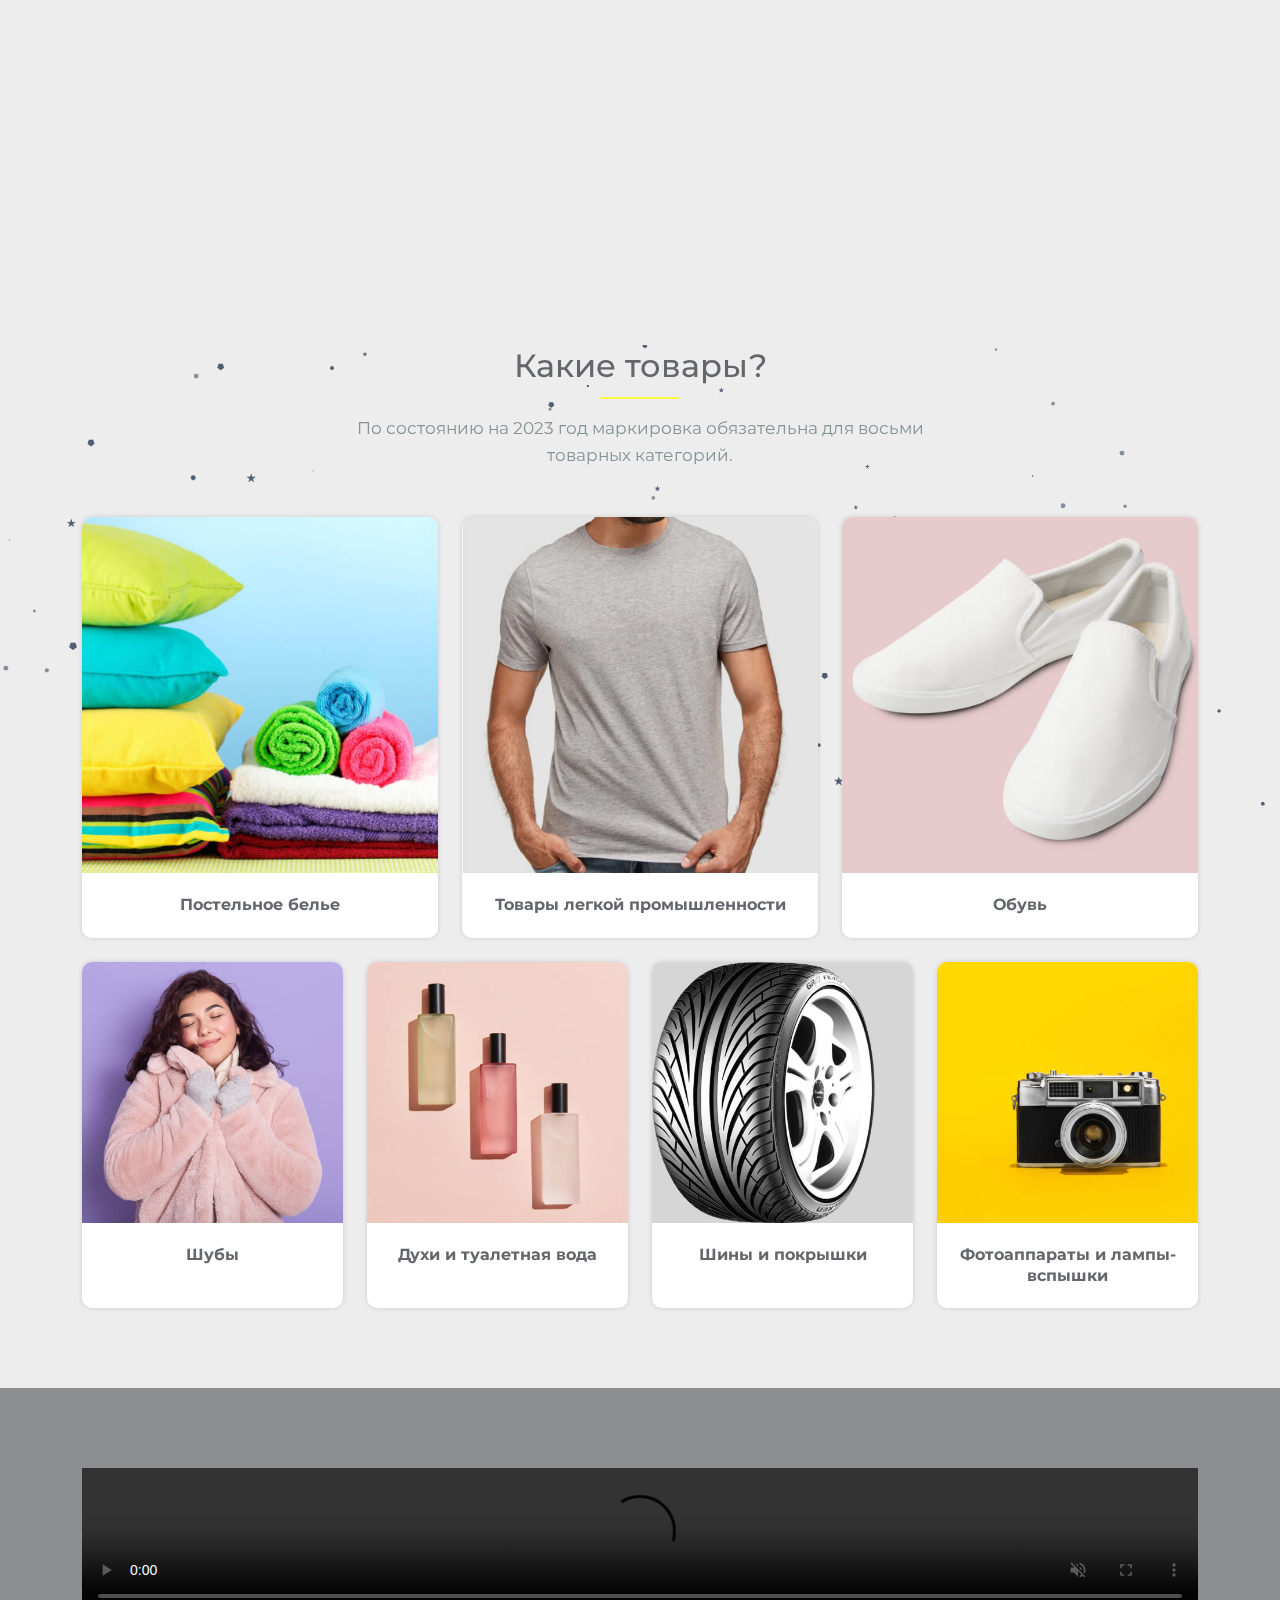
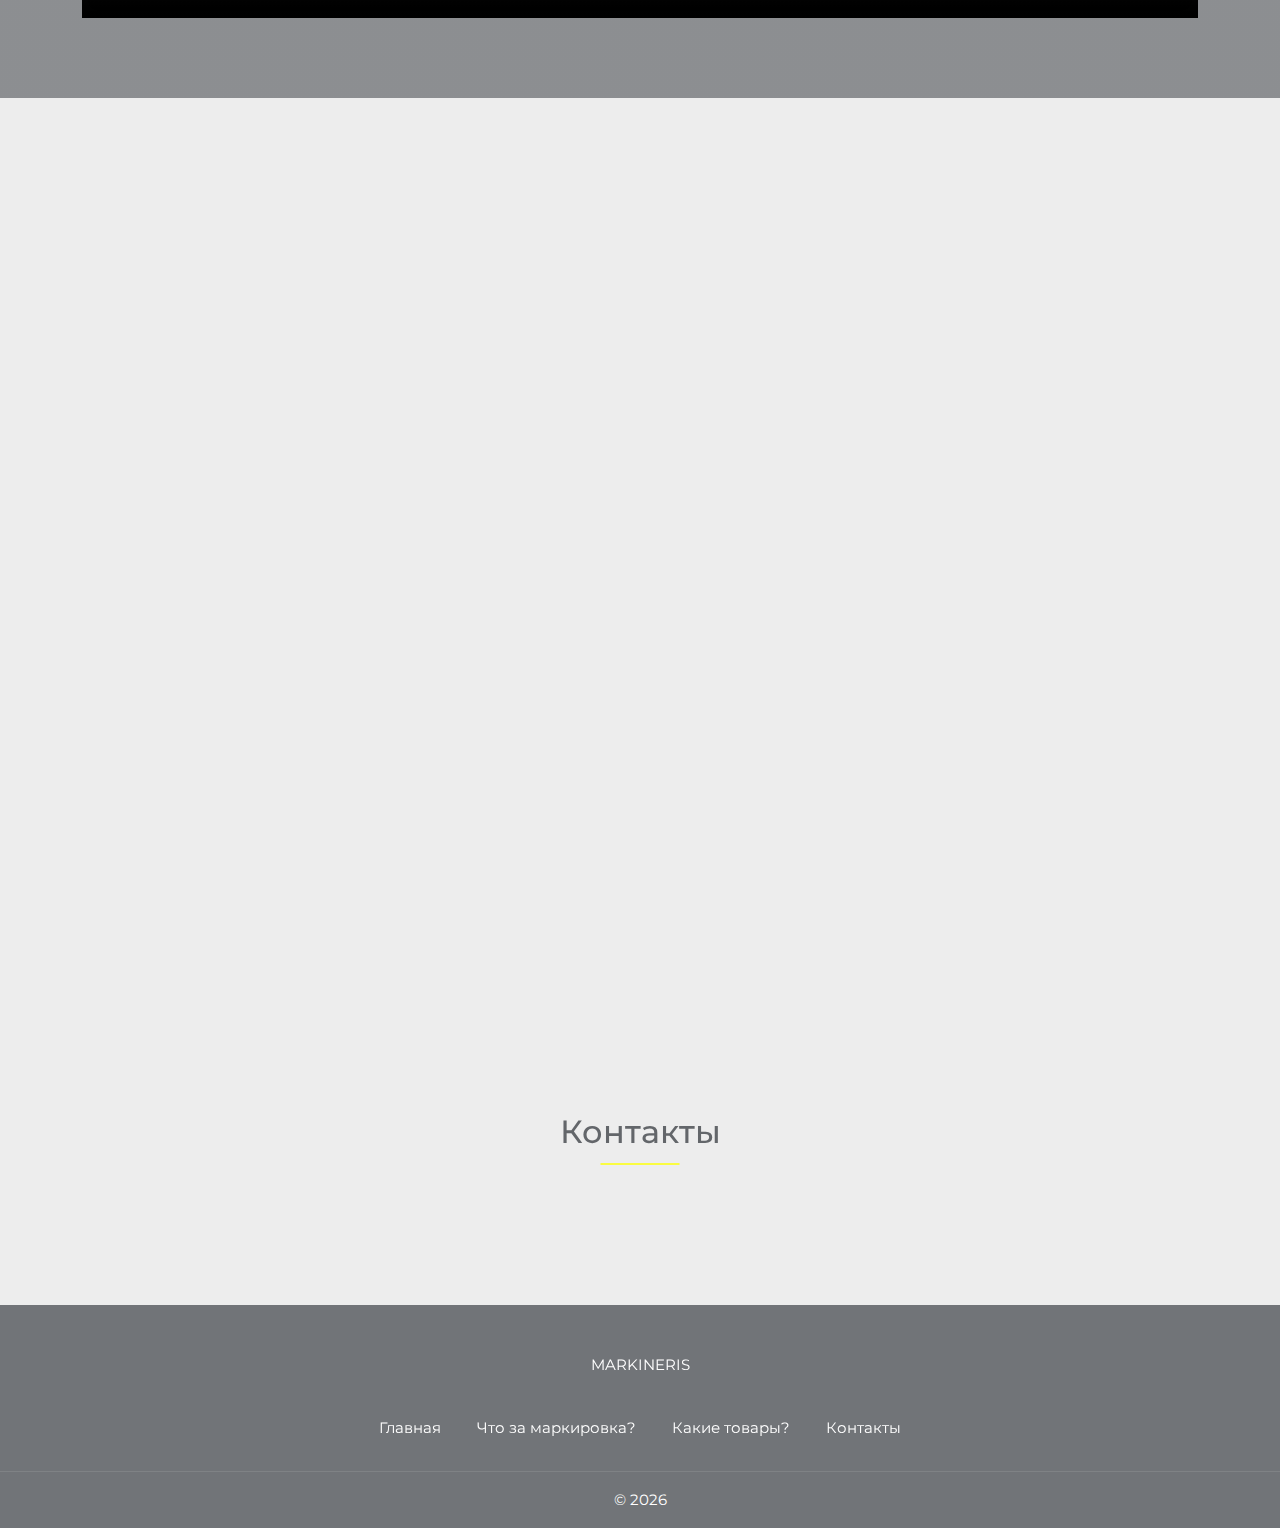
==== commit 95cd0f17: "Update markineris_maintenance.html" ====
--- a/markineris_maintenance.html
+++ b/markineris_maintenance.html
@@ -11,8 +11,8 @@
     <link rel="shortcut icon" href="images/favicon.ico">
 
     <!-- Bootstrap css -->
-    <!--<link rel="stylesheet" href="css/bootstrap.min.css" type="text/css" />-->
-    <link rel="stylesheet" href="https://cdn.jsdelivr.net/npm/bootstrap@4.6.2/dist/css/bootstrap.min.css">
+    <link rel="stylesheet" href="css/bootstrap.min.css" type="text/css" />
+    <!--<link rel="stylesheet" href="https://cdn.jsdelivr.net/npm/bootstrap@4.6.2/dist/css/bootstrap.min.css">-->
     
 
     <!-- animation -->
@@ -111,13 +111,13 @@
                     </li>
 		    <li class="nav-item">
                        <a href="https://wa.me/79959146126" target="_blank">
-                        <img src="images/whatsapp_logo_4.png') }}"
+                        <img src="images/whatsapp_logo_4.png"
                              class="img-fluid rounded-circle border border-light" style="width: 10%;">
                         </a>
 
 
                         <a href="https://t.me/markineris" target="_blank">
-                            <img src="images/telegramm_logo_4.png') }}"
+                            <img src="images/telegramm_logo_4.png"
                                 class="img-fluid" style="width: 8%;">
                         </a>
                     </li>
@@ -437,7 +437,7 @@
                         <div data-aos="fade-right" data-aos-duration="1800">
 
                            <a href="https://wa.me/79959146126" target="_blank">
-                        <img src="images/whatsapp_logo_4.png') }}"
+                        <img src="images/whatsapp_logo_4.png"
                              class="img-fluid rounded-circle border border-light" style="width: 18%;">
                             <span class="primary-link text-decoration">&nbsp;</span>
                             <span class="primary-link text-decoration-underline">+7 995 914-61-26</span>
@@ -448,7 +448,7 @@
                     <div class="col-4 align-self-center">
                         <div data-aos="fade-right" data-aos-duration="1800">
                             <a href="https://t.me/markineris" target="_blank">
-                                <img src="images/telegramm_logo_4.png') }}"
+                                <img src="images/telegramm_logo_4.png"
                                     class="img-fluid" style="width: 18%;">
                                 <span class="primary-link text-decoration">&nbsp;</span>
                                 <span class="primary-link text-decoration-underline">@markineris</span>
@@ -458,7 +458,7 @@
                     <div class="col-4 align-self-center">
                         <div data-aos="fade-right" data-aos-duration="1800">
                             <a href="mailto:markineris@gmail.com">
-                                <img src="images/email_logo_4.png') }}"
+                                <img src="images/email_logo_4.png"
                                     class="img-fluid" style="width: 18%;">
                                 <span class="primary-link text-decoration">&nbsp;</span>
                                 <span class="primary-link text-decoration-underline">markineris@gmail.com</span>
@@ -522,7 +522,6 @@
         </div>
     </div>
     <!-- END FOOTER-ALT -->
-
 
 <div class="modal fade" id="client_messageModal" tabindex="-1" role="dialog" aria-labelledby="client_messageModalLabel" aria-hidden="true">
   <div class="modal-dialog modal-lg" role="document">
@@ -555,14 +554,15 @@
 
     <!--Bootstrap Js-->
 
-  <script src="https://cdn.jsdelivr.net/npm/jquery@3.6.1/dist/jquery.slim.min.js"></script>
-
-  <script src="https://cdn.jsdelivr.net/npm/bootstrap@4.6.2/dist/js/bootstrap.bundle.min.js"></script>
+  
+  <script src="js/bootstrap.bundle.min.js"></script>
   <script>
   
-      $(window).on('load',function(){        
+      window.onload = function () {
+        
+            
         $("#client_messageModal").modal({backdrop: "static"});
-    });
+    };
   </script>
   
     <!-- animation -->
--- a/css/style_markineris.css
+++ b/css/style_markineris.css
@@ -0,0 +1,1460 @@
+@charset "UTF-8";
+/* Template Name: Kasy
+   File Description: Main Css file of the template
+*/
+/****************************************
+
+01.variables
+02.general
+03.helper
+04.components
+05.avatar
+06.menu
+07.home
+08.about
+09.features
+10.counter
+11.pricing
+12.footer
+
+
+*****************************************/
+@import url("https://fonts.googleapis.com/css2?family=Montserrat:wght@300;400;500;600;700&display=swap");
+body {
+  font-family: "Montserrat", sans-serif;
+  color: #63666A;
+  font-size: 16px;
+  background-color: #ededed;
+}
+
+h1,
+h2,
+h3,
+h4,
+h5,
+h6 {
+  font-family: "Montserrat", sans-serif;
+  font-weight: 500;
+  line-height: 1.3;
+}
+
+a {
+  text-decoration: none;
+  outline: none;
+}
+
+p {
+  line-height: 1.6;
+}
+
+html {
+  scroll-padding-top: 70px;
+  scroll-behavior: smooth;
+}
+
+.row > * {
+  position: relative;
+}
+
+.heading::after {
+  border: none;
+}
+
+/*******color Loop*******/
+.text-primary {
+  color: #fdff15 !important;
+}
+
+.bg-primary {
+  background-color: #fdff15 !important;
+}
+
+.bg-soft-primary {
+  background-color: rgba(253, 255, 21, 0.18) !important;
+}
+
+.text-success {
+  color: #d8db57 !important;
+}
+
+.bg-success {
+  background-color: #d8db57 !important;
+}
+
+.bg-soft-success {
+  background-color: rgba(216, 219, 87, 0.18) !important;
+}
+
+.text-info {
+  color: #49c6e5 !important;
+}
+
+.bg-info {
+  background-color: #49c6e5 !important;
+}
+
+.bg-soft-info {
+  background-color: rgba(73, 198, 229, 0.18) !important;
+}
+
+.text-warning {
+  color: #fb8916 !important;
+}
+
+.bg-warning {
+  background-color: #fb8916 !important;
+}
+
+.bg-soft-warning {
+  background-color: rgba(251, 137, 22, 0.18) !important;
+}
+
+.text-danger {
+  color: #ef4b4b !important;
+}
+
+.bg-danger {
+  background-color: #ef4b4b !important;
+}
+
+.bg-soft-danger {
+  background-color: rgba(239, 75, 75, 0.18) !important;
+}
+
+.text-light {
+  color: #ededed !important;
+}
+
+.bg-light {
+  background-color: #ededed !important;
+}
+
+.bg-soft-light {
+  background-color: rgba(237, 237, 237, 0.18) !important;
+}
+
+.text-dark {
+  color: #63666A !important;
+}
+
+.bg-dark {
+  background-color: #63666A !important;
+}
+
+.bg-soft-dark {
+  background-color: rgba(99, 102, 106, 0.18) !important;
+}
+
+.text-muted {
+  color: #839393 !important;
+}
+
+.bg-muted {
+  background-color: #839393 !important;
+}
+
+.bg-soft-muted {
+  background-color: rgba(131, 147, 147, 0.18) !important;
+}
+
+.text-white {
+  color: #ffffff !important;
+}
+
+.bg-white {
+  background-color: #ffffff !important;
+}
+
+.bg-soft-white {
+  background-color: rgba(255, 255, 255, 0.18) !important;
+}
+
+.section {
+  padding-top: 80px;
+  padding-bottom: 80px;
+  position: relative;
+}
+
+/*******font-size*******/
+.fs-12 {
+  font-size: 12px;
+}
+
+.fs-13 {
+  font-size: 13px;
+}
+
+.fs-14 {
+  font-size: 14px;
+}
+
+.fs-15 {
+  font-size: 15px;
+}
+
+.fs-16 {
+  font-size: 16px;
+}
+
+.fs-17 {
+  font-size: 17px;
+}
+
+.fs-18 {
+  font-size: 18px;
+}
+
+.fs-19 {
+  font-size: 19px;
+}
+
+.fs-20 {
+  font-size: 20px;
+}
+
+.fs-30 {
+  font-size: 30px;
+}
+
+/**********bg-overlay***************/
+.bg-overlay {
+  content: "";
+  position: absolute;
+  top: 0;
+  left: 0;
+  width: 100%;
+  height: 100%;
+  background: linear-gradient(131deg, #0f5650, transparent);
+}
+
+/************overflow-x**************/
+.overflow-hidden-x {
+  overflow-x: hidden;
+}
+
+/***********heading***************/
+.home-shape-arrow {
+  position: absolute;
+  width: 100%;
+  z-index: 1;
+  left: 0;
+}
+.home-shape-arrow i {
+  background: #fdff15;
+  border: 1px solid #ededed;
+  height: 50px;
+  width: 50px;
+  margin: 0 auto;
+  line-height: 50px;
+  text-align: center;
+  box-shadow: 0 0 5px rgba(0, 0, 0, 0.15);
+  border-radius: 30px;
+}
+.home-shape-arrow .arrow-icon {
+  position: absolute;
+  top: -26px;
+  left: 0;
+  right: 0;
+  text-align: center;
+  display: inline-block;
+}
+
+.heading {
+  position: relative;
+  margin-bottom: 28px;
+}
+.heading::before {
+  content: "";
+  position: absolute;
+  background-color: rgba(253, 255, 21, 0.8);
+  height: 2px;
+  width: 79px;
+  left: 50%;
+  bottom: -12px;
+  z-index: -1;
+  transform: translateX(-50%);
+}
+.heading::after {
+  content: "";
+  position: absolute;
+  left: 50%;
+  border-bottom: 11px solid #fdff15;
+  bottom: -16px;
+  z-index: -1;
+  transform: translateX(-50%);
+}
+
+#back-to-top {
+  width: 40px;
+  height: 40px;
+  position: fixed;
+  bottom: 20px;
+  z-index: 999;
+  right: 30px;
+  background: #63666A;
+  border-color: transparent;
+  border-radius: 50%;
+  color: #ffffff;
+  transition: all 0.5s ease;
+  display: none;
+}
+#back-to-top:hover {
+  background-color: #fdff15;
+  color: #63666a;
+  border: 1px solid;
+}
+
+/*******font-weight*******/
+.fw-medium {
+  font-weight: 500;
+}
+
+.fw-semibold {
+  font-weight: 600;
+}
+
+/*******link color*******/
+.primary-link {
+  color: #63666A;
+  transition: all 0.5s ease;
+}
+.primary-link:hover {
+  color: #fdff15;
+}
+
+.list-reset {
+  list-style-type: none;
+  padding-left: 0;
+}
+
+.list-up {
+  padding-left: 30px;
+}
+
+.main-icon {
+  background-color: #63666A;
+  width: 70px;
+  height: 70px;
+  padding: 10px;
+  border-radius: 100%;
+  display: flex;
+  justify-content: center;
+  align-items: center;
+}
+
+@media (min-width: 1200px) {
+  .container {
+    max-width: 1140px !important;
+  }
+}
+/***************************************************
+ * Generated by SVG Artista on 5/11/2023, 10:14:35 AM
+ * MIT license (https://opensource.org/licenses/MIT)
+ * W. https://svgartista.net
+ **************************************************/
+svg .svg-elem-1 {
+  fill: transparent;
+  transition: fill 0.7s cubic-bezier(0.47, 0, 0.745, 0.715) 0.8s;
+}
+
+svg.active .svg-elem-1 {
+  fill: rgb(98, 102, 106);
+}
+
+svg .svg-elem-2 {
+  fill: transparent;
+  transition: fill 0.7s cubic-bezier(0.47, 0, 0.745, 0.715) 0.9s;
+}
+
+svg.active .svg-elem-2 {
+  fill: rgb(98, 102, 106);
+}
+
+svg .svg-elem-3 {
+  fill: transparent;
+  transition: fill 0.7s cubic-bezier(0.47, 0, 0.745, 0.715) 1s;
+}
+
+svg.active .svg-elem-3 {
+  fill: rgb(98, 102, 106);
+}
+
+svg .svg-elem-4 {
+  fill: transparent;
+  transition: fill 0.7s cubic-bezier(0.47, 0, 0.745, 0.715) 1.1s;
+}
+
+svg.active .svg-elem-4 {
+  fill: rgb(98, 102, 106);
+}
+
+svg .svg-elem-5 {
+  fill: transparent;
+  transition: fill 0.7s cubic-bezier(0.47, 0, 0.745, 0.715) 1.2s;
+}
+
+svg.active .svg-elem-5 {
+  fill: rgb(98, 102, 106);
+}
+
+svg .svg-elem-6 {
+  fill: transparent;
+  transition: fill 0.7s cubic-bezier(0.47, 0, 0.745, 0.715) 1.3s;
+}
+
+svg.active .svg-elem-6 {
+  fill: rgb(98, 102, 106);
+}
+
+svg .svg-elem-7 {
+  fill: transparent;
+  transition: fill 0.7s cubic-bezier(0.47, 0, 0.745, 0.715) 1.4s;
+}
+
+svg.active .svg-elem-7 {
+  fill: rgb(98, 102, 106);
+}
+
+svg .svg-elem-8 {
+  fill: transparent;
+  transition: fill 0.7s cubic-bezier(0.47, 0, 0.745, 0.715) 1.5s;
+}
+
+svg.active .svg-elem-8 {
+  fill: rgb(98, 102, 106);
+}
+
+svg .svg-elem-9 {
+  fill: transparent;
+  transition: fill 0.7s cubic-bezier(0.47, 0, 0.745, 0.715) 1.6s;
+}
+
+svg.active .svg-elem-9 {
+  fill: rgb(98, 102, 106);
+}
+
+svg .svg-elem-10 {
+  fill: transparent;
+  transition: fill 0.7s cubic-bezier(0.47, 0, 0.745, 0.715) 1.7s;
+}
+
+svg.active .svg-elem-10 {
+  fill: rgb(98, 102, 106);
+}
+
+svg .svg-elem-11 {
+  fill: transparent;
+  transition: fill 0.7s cubic-bezier(0.47, 0, 0.745, 0.715) 1.8s;
+}
+
+svg.active .svg-elem-11 {
+  fill: rgb(98, 102, 106);
+}
+
+svg .svg-elem-12 {
+  fill: transparent;
+  transition: fill 0.7s cubic-bezier(0.47, 0, 0.745, 0.715) 1.9s;
+}
+
+svg.active .svg-elem-12 {
+  fill: rgb(98, 102, 106);
+}
+
+svg .svg-elem-13 {
+  fill: transparent;
+  transition: fill 0.7s cubic-bezier(0.47, 0, 0.745, 0.715) 2s;
+}
+
+svg.active .svg-elem-13 {
+  fill: rgb(98, 102, 106);
+}
+
+.btn {
+  padding: 13px 36px;
+  font-size: 14px;
+  font-weight: 500;
+  transition: all 0.5s ease;
+  position: relative;
+}
+.btn:hover {
+  text-shadow: 0px 0.2px 0px rgb(0, 0, 0);
+}
+.btn:focus {
+  box-shadow: none;
+}
+
+.btn-primary {
+  background: #fdff15;
+  border-color: #fdff15 !important;
+}
+.btn-primary:hover, .btn-primary:focus, .btn-primary:active, .btn-primary.active, .btn-primary.focus, .btn-primary:not(:disabled):not(.disabled):active, .btn-primary:not(:disabled):not(.disabled):active:focus,
+.btn-primary .open > .dropdown-toggle.btn-primary {
+  background: #fdff01;
+  border-color: #fdff01;
+  box-shadow: 0px 8px 20px -6px rgba(253, 255, 21, 0.6);
+  transform: translateY(-6px);
+}
+
+.btn-outline-primary {
+  color: #fdff15;
+  border-color: #fdff15;
+}
+.btn-outline-primary:hover, .btn-outline-primary:focus, .btn-outline-primary:active, .btn-outline-primary.active, .btn-outline-primary.focus, .btn-outline-primary:not(:disabled):not(.disabled):active, .btn-outline-primary:not(:disabled):not(.disabled):active:focus,
+.btn-outline-primary .open > .dropdown-toggle.btn-primary {
+  background: #fdff15;
+  border-color: #fdff15;
+  box-shadow: 0px 8px 20px -6px rgba(253, 255, 21, 0.6);
+  transform: translateY(-6px);
+}
+
+.btn-success {
+  background: #d8db57;
+  border-color: #d8db57 !important;
+}
+.btn-success:hover, .btn-success:focus, .btn-success:active, .btn-success.active, .btn-success.focus, .btn-success:not(:disabled):not(.disabled):active, .btn-success:not(:disabled):not(.disabled):active:focus,
+.btn-success .open > .dropdown-toggle.btn-primary {
+  background: #d4d746;
+  border-color: #d4d746;
+  box-shadow: 0px 8px 20px -6px rgba(216, 219, 87, 0.6);
+  transform: translateY(-6px);
+}
+
+.btn-outline-success {
+  color: #d8db57;
+  border-color: #d8db57;
+}
+.btn-outline-success:hover, .btn-outline-success:focus, .btn-outline-success:active, .btn-outline-success.active, .btn-outline-success.focus, .btn-outline-success:not(:disabled):not(.disabled):active, .btn-outline-success:not(:disabled):not(.disabled):active:focus,
+.btn-outline-success .open > .dropdown-toggle.btn-primary {
+  background: #d8db57;
+  border-color: #d8db57;
+  box-shadow: 0px 8px 20px -6px rgba(216, 219, 87, 0.6);
+  transform: translateY(-6px);
+}
+
+.btn-info {
+  background: #49c6e5;
+  border-color: #49c6e5 !important;
+}
+.btn-info:hover, .btn-info:focus, .btn-info:active, .btn-info.active, .btn-info.focus, .btn-info:not(:disabled):not(.disabled):active, .btn-info:not(:disabled):not(.disabled):active:focus,
+.btn-info .open > .dropdown-toggle.btn-primary {
+  background: #37c0e2;
+  border-color: #37c0e2;
+  box-shadow: 0px 8px 20px -6px rgba(73, 198, 229, 0.6);
+  transform: translateY(-6px);
+}
+
+.btn-outline-info {
+  color: #49c6e5;
+  border-color: #49c6e5;
+}
+.btn-outline-info:hover, .btn-outline-info:focus, .btn-outline-info:active, .btn-outline-info.active, .btn-outline-info.focus, .btn-outline-info:not(:disabled):not(.disabled):active, .btn-outline-info:not(:disabled):not(.disabled):active:focus,
+.btn-outline-info .open > .dropdown-toggle.btn-primary {
+  background: #49c6e5;
+  border-color: #49c6e5;
+  box-shadow: 0px 8px 20px -6px rgba(73, 198, 229, 0.6);
+  transform: translateY(-6px);
+}
+
+.btn-warning {
+  background: #fb8916;
+  border-color: #fb8916 !important;
+}
+.btn-warning:hover, .btn-warning:focus, .btn-warning:active, .btn-warning.active, .btn-warning.focus, .btn-warning:not(:disabled):not(.disabled):active, .btn-warning:not(:disabled):not(.disabled):active:focus,
+.btn-warning .open > .dropdown-toggle.btn-primary {
+  background: #f87f04;
+  border-color: #f87f04;
+  box-shadow: 0px 8px 20px -6px rgba(251, 137, 22, 0.6);
+  transform: translateY(-6px);
+}
+
+.btn-outline-warning {
+  color: #fb8916;
+  border-color: #fb8916;
+}
+.btn-outline-warning:hover, .btn-outline-warning:focus, .btn-outline-warning:active, .btn-outline-warning.active, .btn-outline-warning.focus, .btn-outline-warning:not(:disabled):not(.disabled):active, .btn-outline-warning:not(:disabled):not(.disabled):active:focus,
+.btn-outline-warning .open > .dropdown-toggle.btn-primary {
+  background: #fb8916;
+  border-color: #fb8916;
+  box-shadow: 0px 8px 20px -6px rgba(251, 137, 22, 0.6);
+  transform: translateY(-6px);
+}
+
+.btn-danger {
+  background: #ef4b4b;
+  border-color: #ef4b4b !important;
+}
+.btn-danger:hover, .btn-danger:focus, .btn-danger:active, .btn-danger.active, .btn-danger.focus, .btn-danger:not(:disabled):not(.disabled):active, .btn-danger:not(:disabled):not(.disabled):active:focus,
+.btn-danger .open > .dropdown-toggle.btn-primary {
+  background: #ed3838;
+  border-color: #ed3838;
+  box-shadow: 0px 8px 20px -6px rgba(239, 75, 75, 0.6);
+  transform: translateY(-6px);
+}
+
+.btn-outline-danger {
+  color: #ef4b4b;
+  border-color: #ef4b4b;
+}
+.btn-outline-danger:hover, .btn-outline-danger:focus, .btn-outline-danger:active, .btn-outline-danger.active, .btn-outline-danger.focus, .btn-outline-danger:not(:disabled):not(.disabled):active, .btn-outline-danger:not(:disabled):not(.disabled):active:focus,
+.btn-outline-danger .open > .dropdown-toggle.btn-primary {
+  background: #ef4b4b;
+  border-color: #ef4b4b;
+  box-shadow: 0px 8px 20px -6px rgba(239, 75, 75, 0.6);
+  transform: translateY(-6px);
+}
+
+.btn-light {
+  background: #ededed;
+  border-color: #ededed !important;
+}
+.btn-light:hover, .btn-light:focus, .btn-light:active, .btn-light.active, .btn-light.focus, .btn-light:not(:disabled):not(.disabled):active, .btn-light:not(:disabled):not(.disabled):active:focus,
+.btn-light .open > .dropdown-toggle.btn-primary {
+  background: #e3e3e3;
+  border-color: #e3e3e3;
+  box-shadow: 0px 8px 20px -6px rgba(237, 237, 237, 0.6);
+  transform: translateY(-6px);
+}
+
+.btn-outline-light {
+  color: #ededed;
+  border-color: #ededed;
+}
+.btn-outline-light:hover, .btn-outline-light:focus, .btn-outline-light:active, .btn-outline-light.active, .btn-outline-light.focus, .btn-outline-light:not(:disabled):not(.disabled):active, .btn-outline-light:not(:disabled):not(.disabled):active:focus,
+.btn-outline-light .open > .dropdown-toggle.btn-primary {
+  background: #ededed;
+  border-color: #ededed;
+  box-shadow: 0px 8px 20px -6px rgba(237, 237, 237, 0.6);
+  transform: translateY(-6px);
+}
+
+.btn-dark {
+  background: #63666A;
+  border-color: #63666A !important;
+}
+.btn-dark:hover, .btn-dark:focus, .btn-dark:active, .btn-dark.active, .btn-dark.focus, .btn-dark:not(:disabled):not(.disabled):active, .btn-dark:not(:disabled):not(.disabled):active:focus,
+.btn-dark .open > .dropdown-toggle.btn-primary {
+  background: #595c5f;
+  border-color: #595c5f;
+  box-shadow: 0px 8px 20px -6px rgba(99, 102, 106, 0.6);
+  transform: translateY(-6px);
+}
+
+.btn-outline-dark {
+  color: #63666A;
+  border-color: #63666A;
+}
+.btn-outline-dark:hover, .btn-outline-dark:focus, .btn-outline-dark:active, .btn-outline-dark.active, .btn-outline-dark.focus, .btn-outline-dark:not(:disabled):not(.disabled):active, .btn-outline-dark:not(:disabled):not(.disabled):active:focus,
+.btn-outline-dark .open > .dropdown-toggle.btn-primary {
+  background: #63666A;
+  border-color: #63666A;
+  box-shadow: 0px 8px 20px -6px rgba(99, 102, 106, 0.6);
+  transform: translateY(-6px);
+}
+
+.btn-muted {
+  background: #839393;
+  border-color: #839393 !important;
+}
+.btn-muted:hover, .btn-muted:focus, .btn-muted:active, .btn-muted.active, .btn-muted.focus, .btn-muted:not(:disabled):not(.disabled):active, .btn-muted:not(:disabled):not(.disabled):active:focus,
+.btn-muted .open > .dropdown-toggle.btn-primary {
+  background: #788a8a;
+  border-color: #788a8a;
+  box-shadow: 0px 8px 20px -6px rgba(131, 147, 147, 0.6);
+  transform: translateY(-6px);
+}
+
+.btn-outline-muted {
+  color: #839393;
+  border-color: #839393;
+}
+.btn-outline-muted:hover, .btn-outline-muted:focus, .btn-outline-muted:active, .btn-outline-muted.active, .btn-outline-muted.focus, .btn-outline-muted:not(:disabled):not(.disabled):active, .btn-outline-muted:not(:disabled):not(.disabled):active:focus,
+.btn-outline-muted .open > .dropdown-toggle.btn-primary {
+  background: #839393;
+  border-color: #839393;
+  box-shadow: 0px 8px 20px -6px rgba(131, 147, 147, 0.6);
+  transform: translateY(-6px);
+}
+
+.btn-white {
+  background: #ffffff;
+  border-color: #ffffff !important;
+}
+.btn-white:hover, .btn-white:focus, .btn-white:active, .btn-white.active, .btn-white.focus, .btn-white:not(:disabled):not(.disabled):active, .btn-white:not(:disabled):not(.disabled):active:focus,
+.btn-white .open > .dropdown-toggle.btn-primary {
+  background: whitesmoke;
+  border-color: whitesmoke;
+  box-shadow: 0px 8px 20px -6px rgba(255, 255, 255, 0.6);
+  transform: translateY(-6px);
+}
+
+.btn-outline-white {
+  color: #ffffff;
+  border-color: #ffffff;
+}
+.btn-outline-white:hover, .btn-outline-white:focus, .btn-outline-white:active, .btn-outline-white.active, .btn-outline-white.focus, .btn-outline-white:not(:disabled):not(.disabled):active, .btn-outline-white:not(:disabled):not(.disabled):active:focus,
+.btn-outline-white .open > .dropdown-toggle.btn-primary {
+  background: #ffffff;
+  border-color: #ffffff;
+  box-shadow: 0px 8px 20px -6px rgba(255, 255, 255, 0.6);
+  transform: translateY(-6px);
+}
+
+.btn.btn-outline-white:focus, .btn.btn-outline-white:active, .btn.btn-outline-white:hover, .btn.btn-outline-white.active, .btn.btn-outline-light:focus, .btn.btn-outline-light:active, .btn.btn-outline-light:hover, .btn.btn-outline-light.active {
+  color: #63666A;
+}
+.btn.btn-outline-primary:focus, .btn.btn-outline-primary:active, .btn.btn-outline-primary:hover, .btn.btn-outline-primary.active, .btn.btn-outline-dark:focus, .btn.btn-outline-dark:active, .btn.btn-outline-dark:hover, .btn.btn-outline-dark.active, .btn.btn-outline-success:focus, .btn.btn-outline-success:active, .btn.btn-outline-success:hover, .btn.btn-outline-success.active {
+  color: #ffffff !important;
+}
+
+.navbar-custom {
+  background-color: transparent;
+  padding: 18px 0px;
+  width: 100%;
+  border-radius: 0px;
+  z-index: 999;
+  margin-bottom: 0px;
+  transition: all 0.5s ease-in-out;
+}
+.navbar-custom .navbar-brand {
+  margin-right: 0;
+}
+.navbar-custom .navbar-brand .logo-light {
+  display: inline-block;
+}
+.navbar-custom .navbar-brand .logo-dark {
+  display: none;
+}
+.navbar-custom .navbar-collapse .navbar-nav .nav-item .nav-link {
+  font-size: 14.5px;
+  color: rgba(255, 255, 255, 0.7);
+  margin: 0 14px;
+  transition: all 0.5s;
+  position: relative;
+  font-weight: 500;
+}
+.navbar-custom .navbar-collapse .navbar-nav .nav-item .nav-link.active {
+  color: #ffffff;
+}
+.navbar-custom .navbar-collapse .navbar-nav .nav-item .nav-link.active::before {
+  width: 100%;
+}
+.navbar-custom .navbar-collapse .navbar-nav .nav-item .nav-link::before {
+  content: "";
+  position: absolute;
+  bottom: 0px;
+  width: 0px;
+  height: 2px;
+  background-color: #ffffff;
+  left: 50%;
+  transform: translateX(-50%);
+  transition: all 0.2s;
+}
+.navbar-custom .navbar-collapse .nav-btn {
+  padding: 7px 25px;
+  border-radius: 50px;
+  font-size: 13px;
+  letter-spacing: 1px;
+}
+.navbar-custom .navbar-toggler {
+  font-size: 24px;
+  margin-top: 5px;
+  margin-bottom: 0px;
+  color: #63666A;
+}
+.navbar-custom .navbar-toggler:focus {
+  box-shadow: 0 0 0 1.25px;
+}
+
+/*---NAVBAR STICKY--*/
+.nav-sticky.navbar-custom {
+  margin-top: 0px;
+  padding: 18px 0px;
+  background-color: #ededed;
+  box-shadow: 0px 3px 10px 0px rgba(38, 107, 193, 0.08);
+}
+.nav-sticky .navbar-brand .logo-dark {
+  display: inline-block;
+}
+.nav-sticky .navbar-brand .logo-light {
+  display: none;
+}
+.nav-sticky .navbar-nav .nav-item .nav-link {
+  color: #63666a !important;
+}
+.nav-sticky .navbar-nav .nav-item .nav-link.active {
+  color: #63666a !important;
+}
+.nav-sticky .navbar-nav .nav-item .nav-link:hover {
+  color: #63666a !important;
+}
+.nav-sticky .navbar-nav .nav-item .nav-link::before {
+  background-color: #fdff15 !important;
+}
+.nav-sticky .nav-btn {
+  background-color: #fdff15;
+  color: white;
+}
+
+.modal .modal-dialog .modal-content .modal-close {
+  position: absolute;
+  top: 0.75rem;
+  right: 0.75rem;
+  z-index: 2;
+}
+.modal .modal-dialog .modal-content .modal-body .modal-title {
+  font-weight: 600;
+}
+.modal .modal-dialog .modal-content .modal-footer .footer-text {
+  margin-bottom: 2px;
+  text-transform: uppercase;
+  font-weight: 500;
+  font-size: 13px;
+}
+
+@media (max-width: 768px) {
+  .navbar-custom {
+    padding: 18px 0px;
+  }
+  .navbar-custom .navbar-brand {
+    margin-left: 14px;
+  }
+  .navbar-custom .navbar-brand .logo-dark {
+    display: inline-block !important;
+  }
+  .navbar-custom .navbar-brand .logo-light {
+    display: none !important;
+  }
+  .navbar-custom .nav-item .nav-link {
+    display: inline-block;
+    color: #63666a !important;
+  }
+  .navbar-custom .nav-item .nav-link.active {
+    color: #fdff15;
+  }
+  .navbar-nav .nav-item .nav-link {
+    color: #63666a !important;
+  }
+  .navbar-nav .nav-item .nav-link.active {
+    color: #fdff15 !important;
+  }
+  .navbar-nav .nav-item .nav-link:hover {
+    color: #fdff15 !important;
+  }
+  .navbar-nav .nav-item .nav-link::before {
+    background-color: #fdff15 !important;
+  }
+  .nav-btn {
+    background-color: #fdff15 !important;
+    color: white !important;
+  }
+  .logos {
+    width: 50px;
+  }
+}
+.home {
+  background-position: center;
+  background-size: cover;
+  padding: 215px 0;
+}
+.home .home-heading h1 {
+  font-size: 45px;
+  font-weight: 600;
+  line-height: 1.4;
+}
+.home .home-btn {
+  margin-top: 30px;
+}
+.home .home-btn .modal-btn {
+  position: relative;
+  padding: 13px 52px 13px 30px;
+}
+.home .home-btn .modal-btn span {
+  position: absolute;
+  align-items: center;
+  justify-content: center;
+}
+.home .home-btn .modal-btn span i {
+  font-size: 34px;
+}
+.home .home-btn .modal-btn:hover .btn-icon, .home .home-btn .modal-btn:focus .btn-icon {
+  background-color: #ffffff;
+  color: #fdff15;
+  transition: all 0.9s ease;
+}
+.home .home-modal {
+  border: 0;
+  background-color: transparent;
+}
+.home .home-modal .btn-close {
+  width: 24px;
+  height: 24px;
+  background-color: rgba(99, 102, 106, 0.5);
+  border-radius: 4px;
+  position: relative;
+  top: 60px;
+  right: 3px;
+  z-index: 3;
+}
+.home .home-modal .btn-close:hover, .home .home-modal .btn-close:focus {
+  opacity: 0.5;
+}
+.home .home-modal video:focus {
+  outline: none;
+}
+
+.typewrite {
+  text-shadow: 0 1px 2px #63666A;
+}
+
+.home-1 {
+  background: url(../images/Rectangle-3.png) center right no-repeat;
+  background-size: contain;
+}
+.home-1 .bg-overlay {
+  background: linear-gradient(131deg, #0f5650, transparent);
+}
+
+.home-2 {
+  background-image: url("../images/home-2.jpg");
+}
+.home-2 #myVideo {
+  position: absolute;
+  top: 0;
+  bottom: 0;
+  left: 0;
+  right: 0;
+  width: 100%;
+  height: 100%;
+  -o-object-fit: cover;
+     object-fit: cover;
+}
+.home-2 .bg-overlay {
+  background-color: rgba(99, 102, 106, 0.6);
+  background-image: none;
+}
+
+.home-3 {
+  background-image: url("../images/home-3.png");
+}
+.home-3 .bg-overlay {
+  background-color: rgba(99, 102, 106, 0.6);
+  background-image: none;
+}
+
+.home-modal {
+  border: 0;
+  background-color: transparent;
+}
+.home-modal .btn-close {
+  width: 24px;
+  height: 24px;
+  background-color: rgba(99, 102, 106, 0.5);
+  border-radius: 4px;
+  position: relative;
+  top: 60px;
+  right: 3px;
+  z-index: 3;
+}
+.home-modal .btn-close:hover, .home-modal .btn-close:focus {
+  opacity: 0.5;
+}
+.home-modal video:focus {
+  outline: none;
+}
+
+.text-cursor {
+  cursor: text;
+}
+
+.grabbable {
+  cursor: move;
+  cursor: grab;
+  cursor: -webkit-grab;
+}
+.grabbable:active {
+  cursor: grabbing;
+  cursor: -webkit-grabbing;
+}
+
+.bottom-img {
+  position: relative;
+  bottom: -215px;
+  width: 100%;
+}
+.bottom-img img {
+  width: 100%;
+}
+
+.home-4 {
+  background-color: #fdff15;
+}
+.home-4 .home-btn .modal-btn .btn-icon {
+  color: #fdff15;
+  background-color: white;
+}
+.home-4 .shape-1 {
+  width: 50px;
+  height: 50px;
+  position: absolute;
+  left: 100%;
+  animation: shape-1 1.5s alternate infinite ease;
+}
+.home-4 .shape-2 {
+  width: 80px;
+  height: 80px;
+  position: absolute;
+  left: 40%;
+  animation: shape-2 2.5s alternate infinite ease;
+}
+.home-4 .shape-3 {
+  width: 20px;
+  height: 20px;
+  position: absolute;
+  left: 0%;
+  animation: shape-3 3.5s alternate infinite ease;
+}
+.home-4 .frame {
+  width: 55px;
+  height: 55px;
+  position: absolute;
+  left: 70%;
+  animation: frame 3.5s alternate infinite ease;
+}
+
+@keyframes shape-1 {
+  0% {
+    top: 80%;
+  }
+  40% {
+    height: auto;
+    transform: scaleX(1);
+  }
+  100% {
+    top: 0%;
+  }
+}
+@keyframes shape-2 {
+  0% {
+    top: 3%;
+  }
+  40% {
+    height: auto;
+    transform: scaleX(1);
+  }
+  100% {
+    top: 25%;
+  }
+}
+@keyframes shape-3 {
+  0% {
+    top: 60%;
+  }
+  40% {
+    height: auto;
+    transform: scaleX(1);
+  }
+  100% {
+    top: 0%;
+  }
+}
+@keyframes frame {
+  0% {
+    top: 0%;
+  }
+  50% {
+    top: 3%;
+  }
+  100% {
+    top: 0%;
+  }
+}
+.home-5 {
+  background-color: #fdff15;
+  padding: 244px ​0;
+}
+.home-5 .home-shape {
+  display: block;
+  position: absolute;
+  width: 100%;
+  height: auto;
+  bottom: -2px;
+  left: -15px;
+}
+.home-5 .contact-form {
+  background-color: rgba(253, 255, 21, 0.3);
+  border: 1px solid white;
+  border-radius: 10px;
+  padding: 20px;
+}
+.home-5 .contact-form .icon {
+  display: inline-flex;
+  align-items: center;
+  justify-content: center;
+  margin-bottom: 15px;
+  width: 50px;
+  height: 50px;
+  border-radius: 999px;
+  font-size: 30px;
+  color: #ffffff;
+}
+.home-5 .input-group-text {
+  padding: 12px 15px;
+  border: none;
+  background-color: rgba(237, 237, 237, 0.4);
+  color: #63666A;
+  position: absolute;
+  top: 0;
+  z-index: 1;
+  bottom: 0;
+}
+.home-5 .form-control {
+  padding: 12px 20px !important;
+  padding-left: 58px !important;
+  display: block;
+  width: 100%;
+  padding: 0.375rem 0.75rem;
+  font-size: 14px;
+  font-weight: 400;
+  line-height: 1.5;
+  border-radius: 0.25rem;
+}
+
+.home-6 {
+  background-image: url("../images/home-6bg.png");
+  -webkit-clip-path: polygon(0 0, 100% 0, 100% 80%, 64% 90%, 22% 100%, 0 87%);
+          clip-path: polygon(0 0, 100% 0, 100% 80%, 64% 90%, 22% 100%, 0 87%);
+}
+.home-6 .book {
+  width: 120px;
+  height: 120px;
+  position: absolute;
+  left: -2%;
+  animation: book 1.5s alternate infinite ease;
+}
+.home-6 .drive {
+  width: 100px;
+  height: 100px;
+  position: absolute;
+  left: 58%;
+  animation: drive 2.5s alternate infinite ease;
+}
+
+@keyframes book {
+  0% {
+    top: 31%;
+  }
+  40% {
+    transform: scaleX(1);
+  }
+  100% {
+    top: 33%;
+  }
+}
+@keyframes drive {
+  0% {
+    top: 63%;
+  }
+  40% {
+    transform: scaleX(1);
+  }
+  100% {
+    top: 74%;
+  }
+}
+@media (max-width: 1200px) {
+  .home .home-img {
+    height: auto;
+    max-width: 100%;
+  }
+}
+@media (max-width: 768px) {
+  .home-1 {
+    background-size: 400px;
+    background-position: 100% 100%;
+  }
+}
+@media (max-width: 576px) {
+  .home {
+    padding: 100px 0;
+  }
+  .home .modal-btn {
+    padding: 13px 75px 13px 30px !important;
+  }
+  .home .home-heading h1 {
+    font-size: 30px;
+  }
+  .home-1 {
+    background-size: 300px;
+    height: 90vh;
+  }
+  .home-2 {
+    padding: 130px 0;
+  }
+}
+.cta {
+  position: relative;
+  background: linear-gradient(rgba(99, 102, 106, 0.7), rgba(99, 102, 106, 0.7)), url("../images/cta.jpg") fixed no-repeat;
+  color: #ffffff;
+}
+.cta .cta-heading {
+  font-size: 30px;
+  font-weight: 600;
+}
+.cta marquee {
+  position: absolute;
+  top: 0;
+  background-color: rgba(99, 102, 106, 0.5);
+  padding: 6px;
+  font-size: 14px;
+}
+
+.feature .feature-card {
+  border: none;
+  background: transparent;
+  padding: 28px 29px;
+  position: relative;
+  border-radius: 10px;
+}
+.feature .feature-card:hover {
+  color: #63666A;
+}
+.feature .feature-card:hover:before {
+  height: 100%;
+  width: 100%;
+  background-color: #fdff15;
+}
+.feature .feature-card::before {
+  content: "";
+  height: 80px;
+  width: 80px;
+  position: absolute;
+  bottom: 0px;
+  left: 0px;
+  transition: all 0.5s ease;
+  z-index: -1;
+}
+.feature .feature-heading {
+  position: relative;
+  font-size: 28px;
+  margin-bottom: 4px;
+}
+.feature .feature-heading::before {
+  content: "";
+  position: absolute;
+  background-color: rgba(253, 255, 21, 0.4);
+  height: 50px;
+  width: 50px;
+  bottom: -14px;
+  border-radius: 100% 38% 100% 51%/45% 49% 100% 100%;
+  z-index: -1;
+  transform: translateX(-50%);
+  height: 38px;
+  width: 38px;
+  bottom: 0px;
+  left: 15px;
+}
+.feature .feature-list {
+  margin: 30px 0;
+  list-style: none;
+  padding: 0;
+}
+.feature .feature-list li {
+  position: relative;
+  display: flex;
+  padding: 15px 25px 15px 15px;
+  margin: 0;
+  border-bottom: 1px solid rgba(253, 255, 21, 0.09);
+  transition: all 0.3s ease;
+  font-size: 14px;
+  color: #839393;
+}
+.feature .feature-list li:hover {
+  background: rgba(253, 255, 21, 0.2);
+  border-radius: 8px;
+}
+.feature .feature-list li i {
+  margin-right: 8px;
+  font-size: 22px;
+  line-height: 19px;
+}
+
+.accordion {
+  margin-top: 30px;
+}
+.accordion .accordion-item .accordion-header .accordion-button {
+  background: rgba(237, 237, 237, 0.06);
+  font-weight: 500;
+  padding: 10px 20px;
+  box-shadow: none;
+}
+.accordion .accordion-item .accordion-header .accordion-button:hover {
+  color: #fdff15;
+}
+.accordion .accordion-item .accordion-header .accordion-button:focus {
+  border-color: #dee2e6;
+}
+.accordion .accordion-item .accordion-header .accordion-button::after {
+  background-image: none;
+  content: "\f0140";
+  font-family: "Material Design Icons";
+  background: transparent;
+  font-size: 24px;
+  width: 40px;
+  height: 40px;
+  display: flex;
+  justify-content: center;
+  align-items: center;
+}
+.accordion .accordion-item .accordion-collapse .accordion-body a {
+  text-decoration: none;
+  font-size: 14px;
+  color: #63666A;
+  font-weight: 500;
+}
+.accordion .accordion-item .accordion-collapse .accordion-body a:hover {
+  color: #fdff15;
+}
+.accordion .accordion-button:not(.collapsed) {
+  color: #fdff15;
+  font-weight: 500;
+  border-bottom: 1px solid rgba(237, 237, 237, 0.5);
+  box-shadow: none;
+}
+.accordion .accordion-button:not(.collapsed)::after {
+  background-image: none;
+  content: "\f0140";
+  font-family: "Material Design Icons";
+  width: 40px;
+  height: 40px;
+  font-size: 24px;
+  background-color: transparent;
+  color: #fdff15;
+  align-items: center;
+  display: flex;
+  justify-content: center;
+}
+
+@media (max-width: 1024px) {
+  .features-box .card-body {
+    padding: 45px !important;
+  }
+}
+.team {
+  background-color: rgba(237, 237, 237, 0.08);
+  overflow: hidden;
+}
+.team #particles-js {
+  position: absolute;
+  width: 100%;
+  height: 100%;
+}
+.team .team-card {
+  border-radius: 10px;
+  box-shadow: 0 0 5px rgba(0, 0, 0, 0.15);
+  background-color: #ffffff;
+  height: 100%;
+  text-align: center;
+}
+.team .team-card .team-card-img {
+  position: relative;
+  overflow: hidden;
+}
+.team .team-card .team-card-img img {
+  transition: 0.5s ease-in-out;
+  border-radius: 10px 10px 0 0;
+}
+.team .team-card .team-card-img .team-social-icons {
+  position: absolute;
+  left: 30px;
+  bottom: 0;
+}
+.team .team-card .team-card-img .team-social-icons ul {
+  margin: 0;
+  padding: 0;
+  list-style: none;
+}
+.team .team-card .team-card-img .team-social-icons ul li {
+  display: inline-block;
+  transition: 0.5s ease-in-out;
+  transform: rotateX(90deg);
+  transform-origin: bottom;
+}
+.team .team-card .team-card-img .team-social-icons ul li a {
+  width: 35px;
+  height: 30px;
+  font-size: 15px;
+  border-radius: 5px 5px 0 0;
+  display: inline-flex;
+  align-items: center;
+  justify-content: center;
+  color: #ffffff;
+  background-color: #63666A;
+}
+.team .team-card .team-card-img .team-social-icons ul li a:hover {
+  background-color: #fdff15;
+}
+.team .team-card .team-card-img .team-social-icons ul li:nth-child(odd) {
+  transition: 0.9s ease-in-out;
+}
+.team .team-card .team-card-text-2 {
+  padding: 22px;
+}
+.team .team-card:hover .team-card-img img {
+  transform: scale(1.05);
+}
+.team .team-card:hover .team-card-img .team-social-icons ul li {
+  transform: rotateX(0);
+}
+
+.contact .contact-form .input-group-text {
+  padding: 12px 15px;
+  border: none;
+  background-color: #fdff15;
+  color: #ffffff;
+  position: absolute;
+  top: 0;
+  z-index: 1;
+  bottom: 0;
+}
+.contact .contact-form .form-control {
+  padding: 12px 20px !important;
+  padding-left: 58px !important;
+  display: block;
+  width: 100%;
+  padding: 0.375rem 0.75rem;
+  font-size: 14px;
+  font-weight: 400;
+  line-height: 1.5;
+  border-radius: 0.25rem;
+}
+
+.footer {
+  color: white;
+  font-size: 15px;
+  background-color: rgba(99, 102, 106, 0.9);
+}
+
+.footer-alt {
+  background-color: rgba(99, 102, 106, 0.9);
+  border-top: 1px solid rgba(255, 255, 255, 0.1);
+}
+
+.social-icon .list-inline-item:not(:last-child) {
+  margin-right: 5px;
+}
+.social-icon li a {
+  color: white;
+  border: 1px solid white;
+  display: inline-block;
+  height: 32px;
+  text-align: center;
+  font-size: 15px;
+  width: 32px;
+  line-height: 30px;
+  transition: all 0.4s ease;
+  border-radius: 7px;
+}
+.social-icon li a:hover {
+  background-color: white;
+  color: #fdff15;
+}/*# sourceMappingURL=style.css.map */
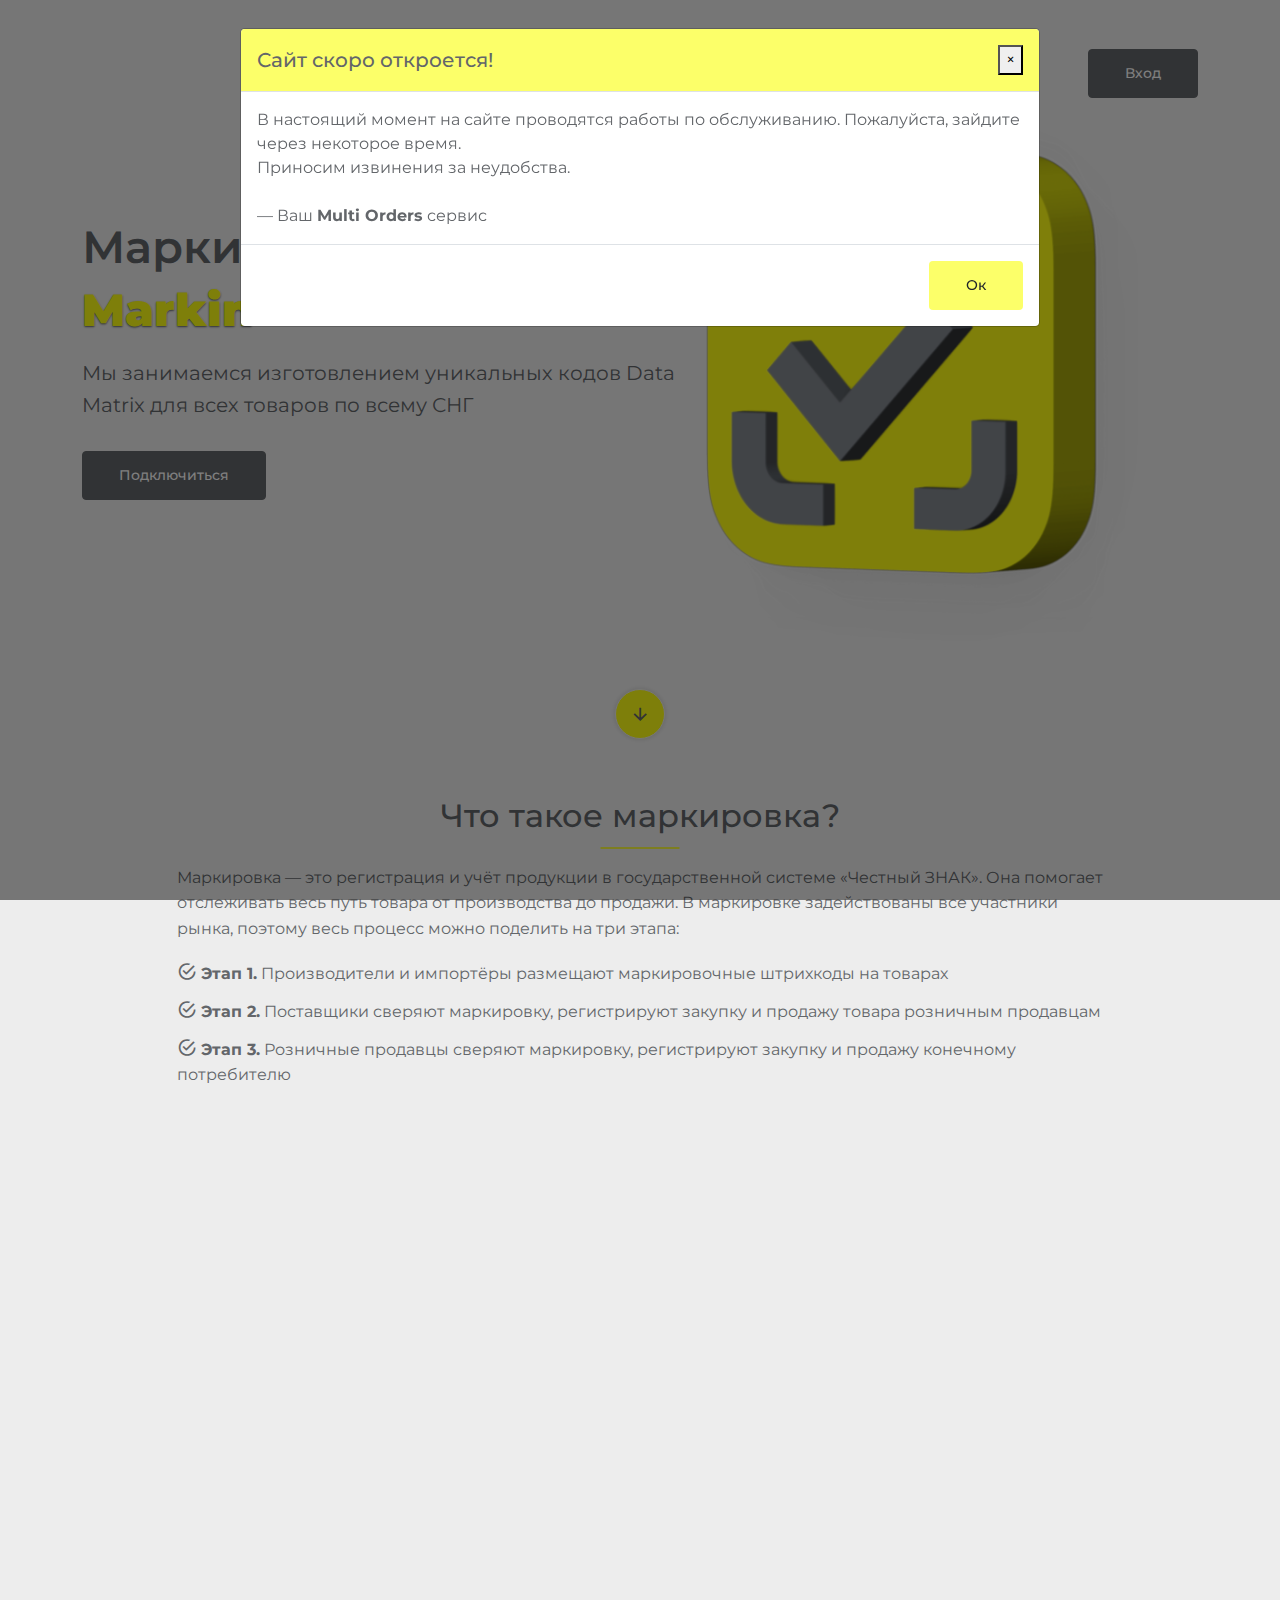
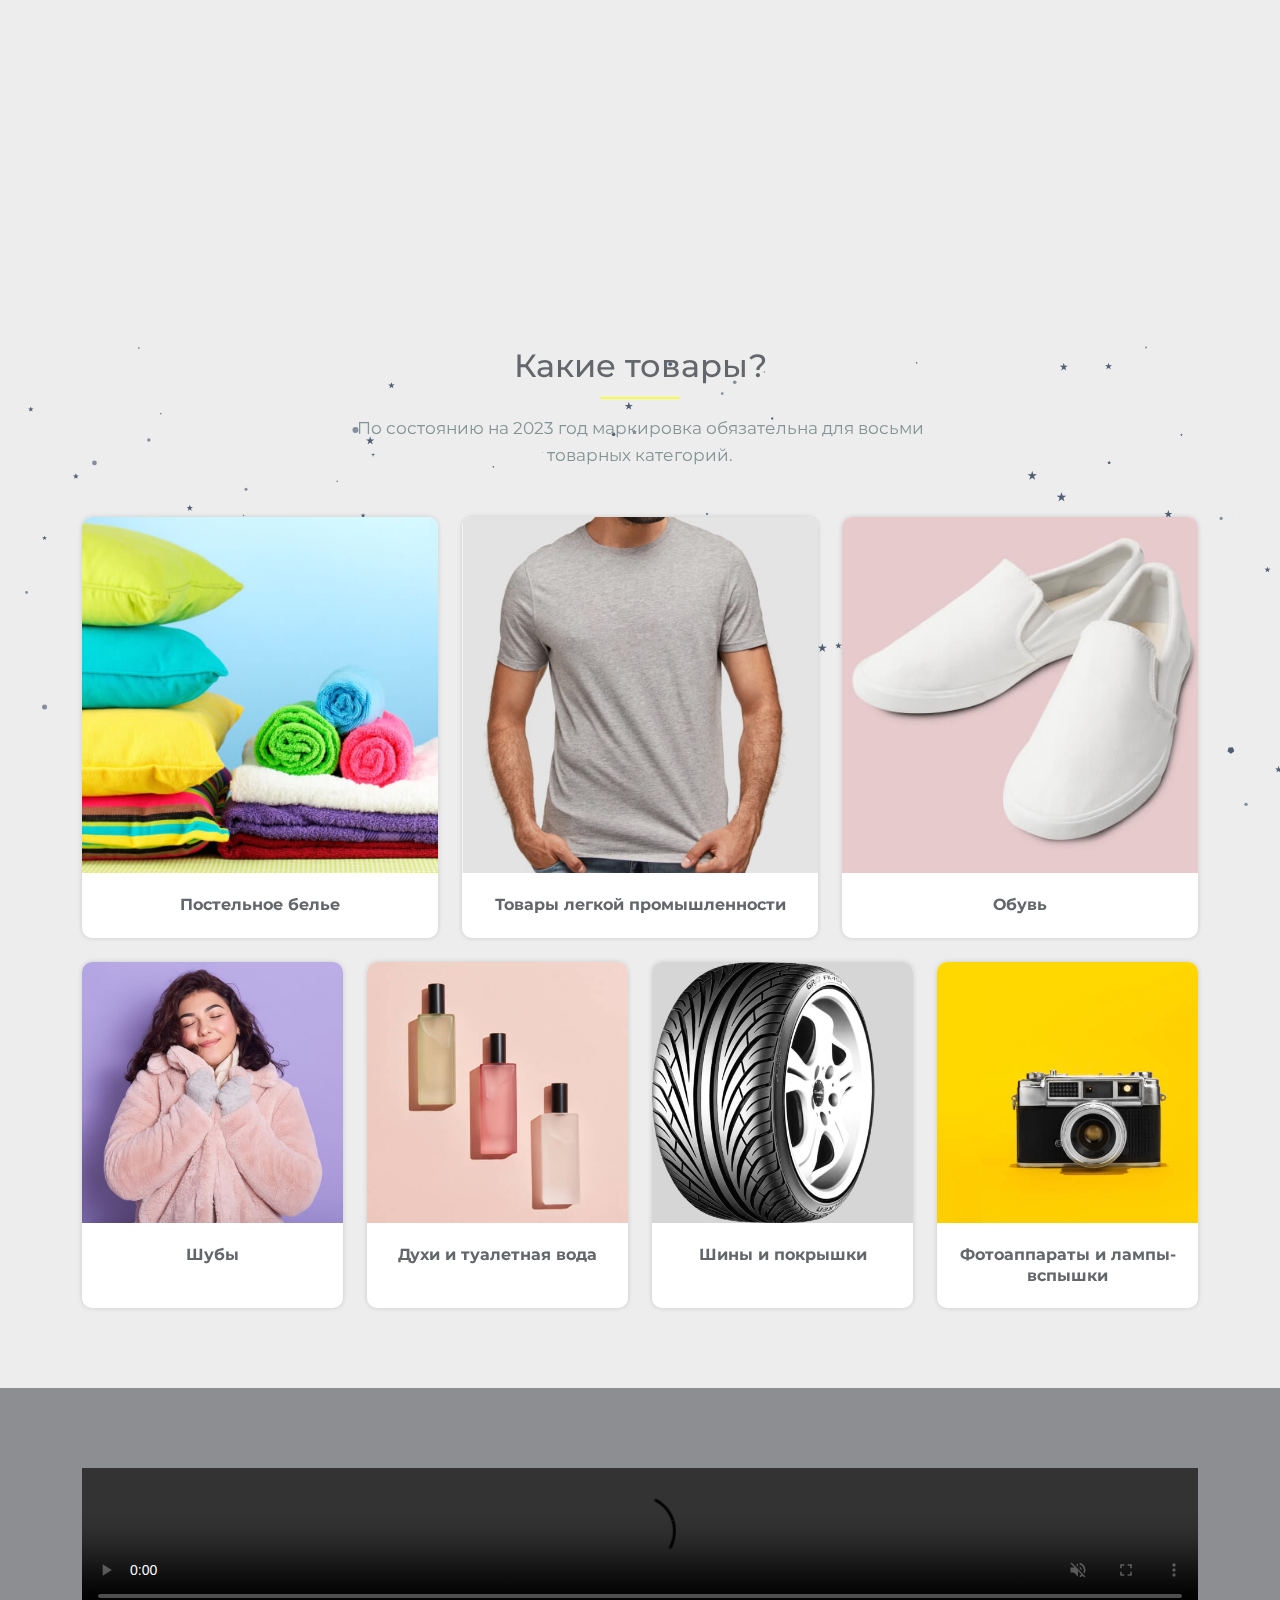
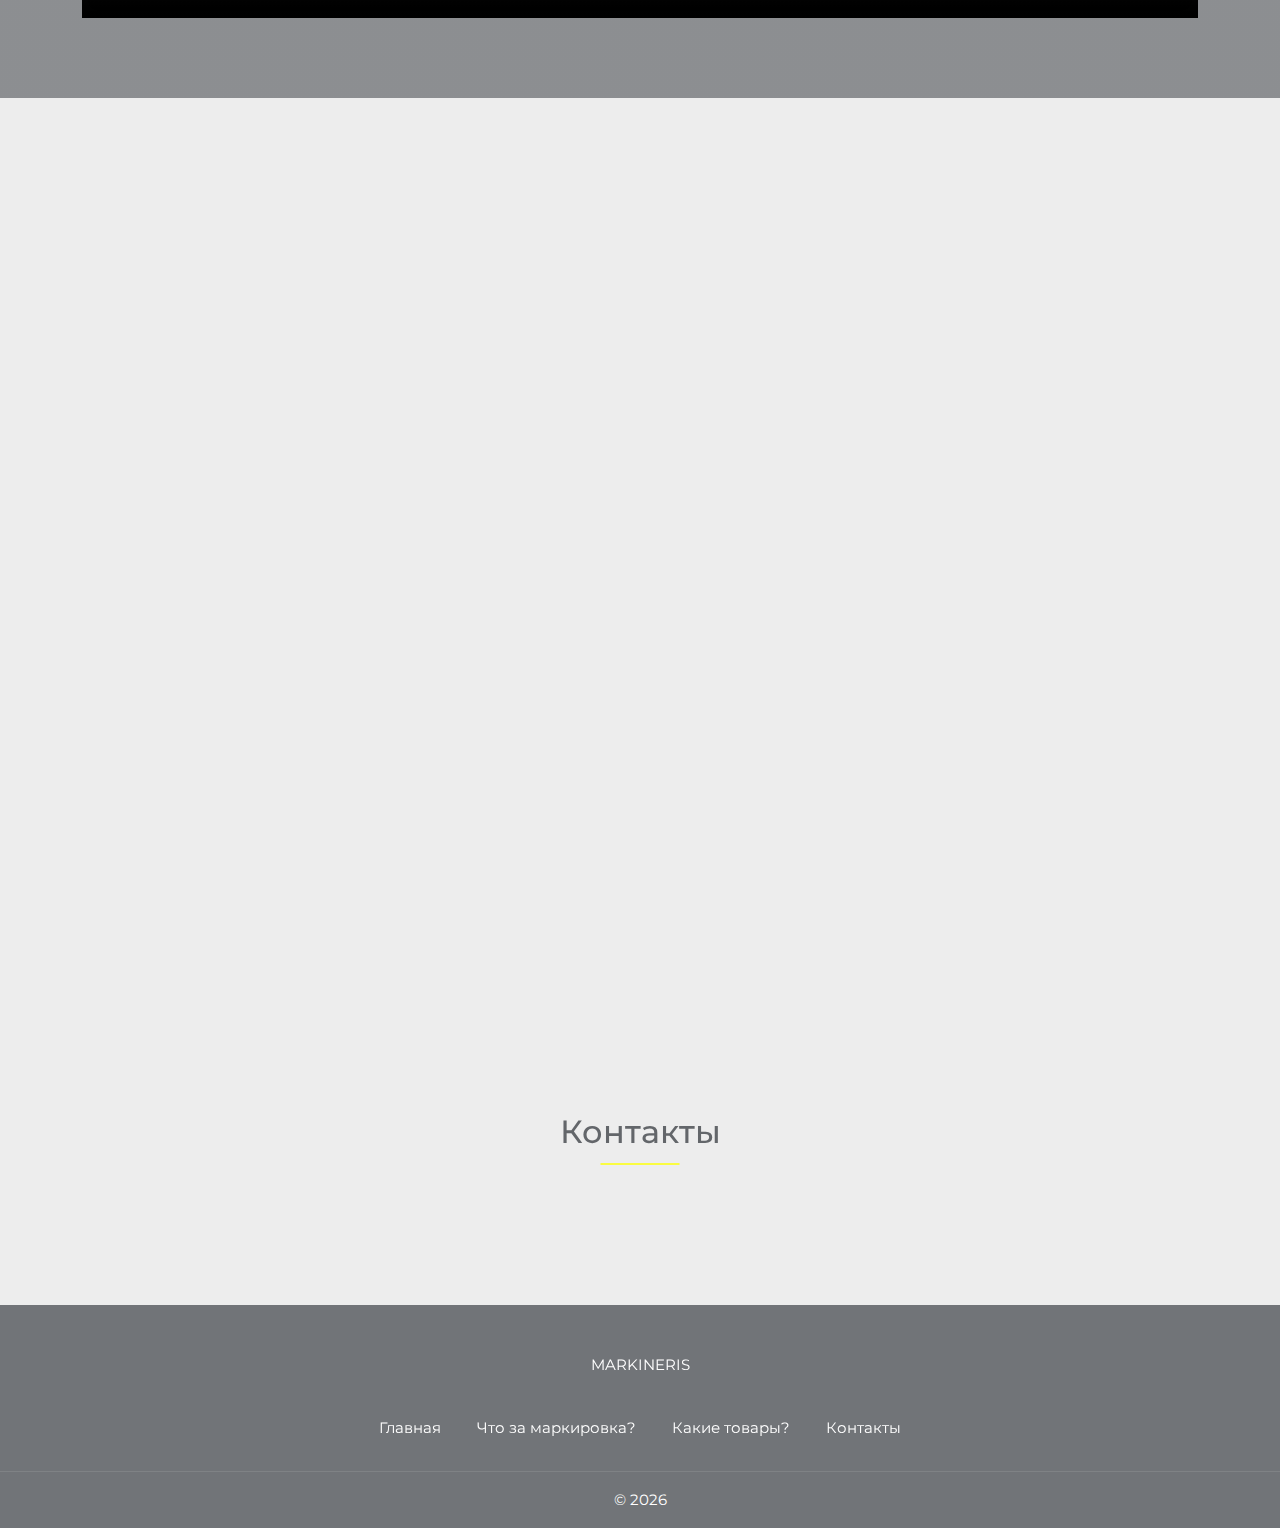
==== commit 34d7de6f: "Update markineris_maintenance.html" ====
--- a/markineris_maintenance.html
+++ b/markineris_maintenance.html
@@ -523,7 +523,7 @@
     </div>
     <!-- END FOOTER-ALT -->
 
-<div class="modal fade" id="client_messageModal" tabindex="-1" role="dialog" aria-labelledby="client_messageModalLabel" aria-hidden="true">
+<div class="modal fade" id="client_messageModal" data-backdrop="static" tabindex="-1" role="dialog" aria-labelledby="client_messageModalLabel" aria-hidden="true">
   <div class="modal-dialog modal-lg" role="document">
     <div class="modal-content">
       <div class="modal-header" style="background-color:#fcff69">
@@ -556,12 +556,13 @@
 
   
   <script src="js/bootstrap.bundle.min.js"></script>
+  <script src="https://ajax.googleapis.com/ajax/libs/jquery/3.6.4/jquery.min.js"></script>
   <script>
   
       window.onload = function () {
         
             
-        $("#client_messageModal").modal({backdrop: "static"});
+        $("#client_messageModal").modal('show');
     };
   </script>
   
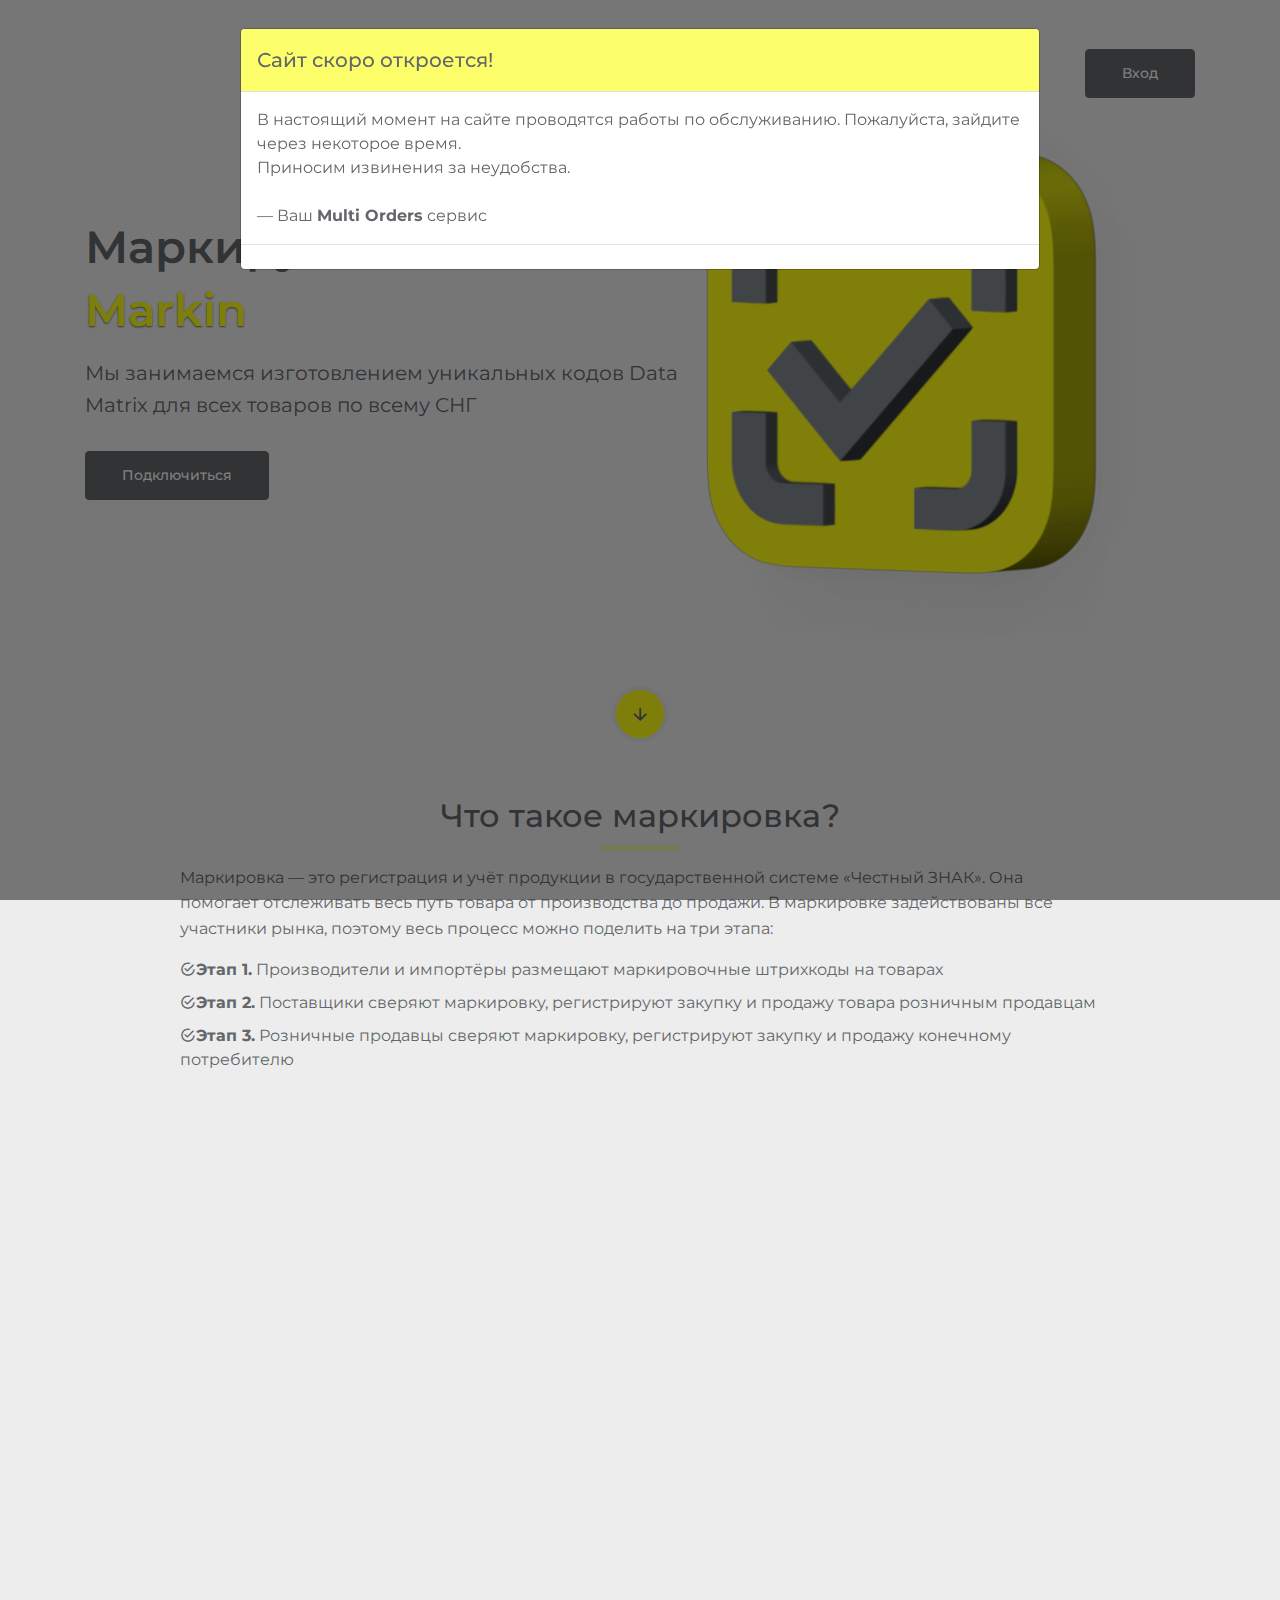
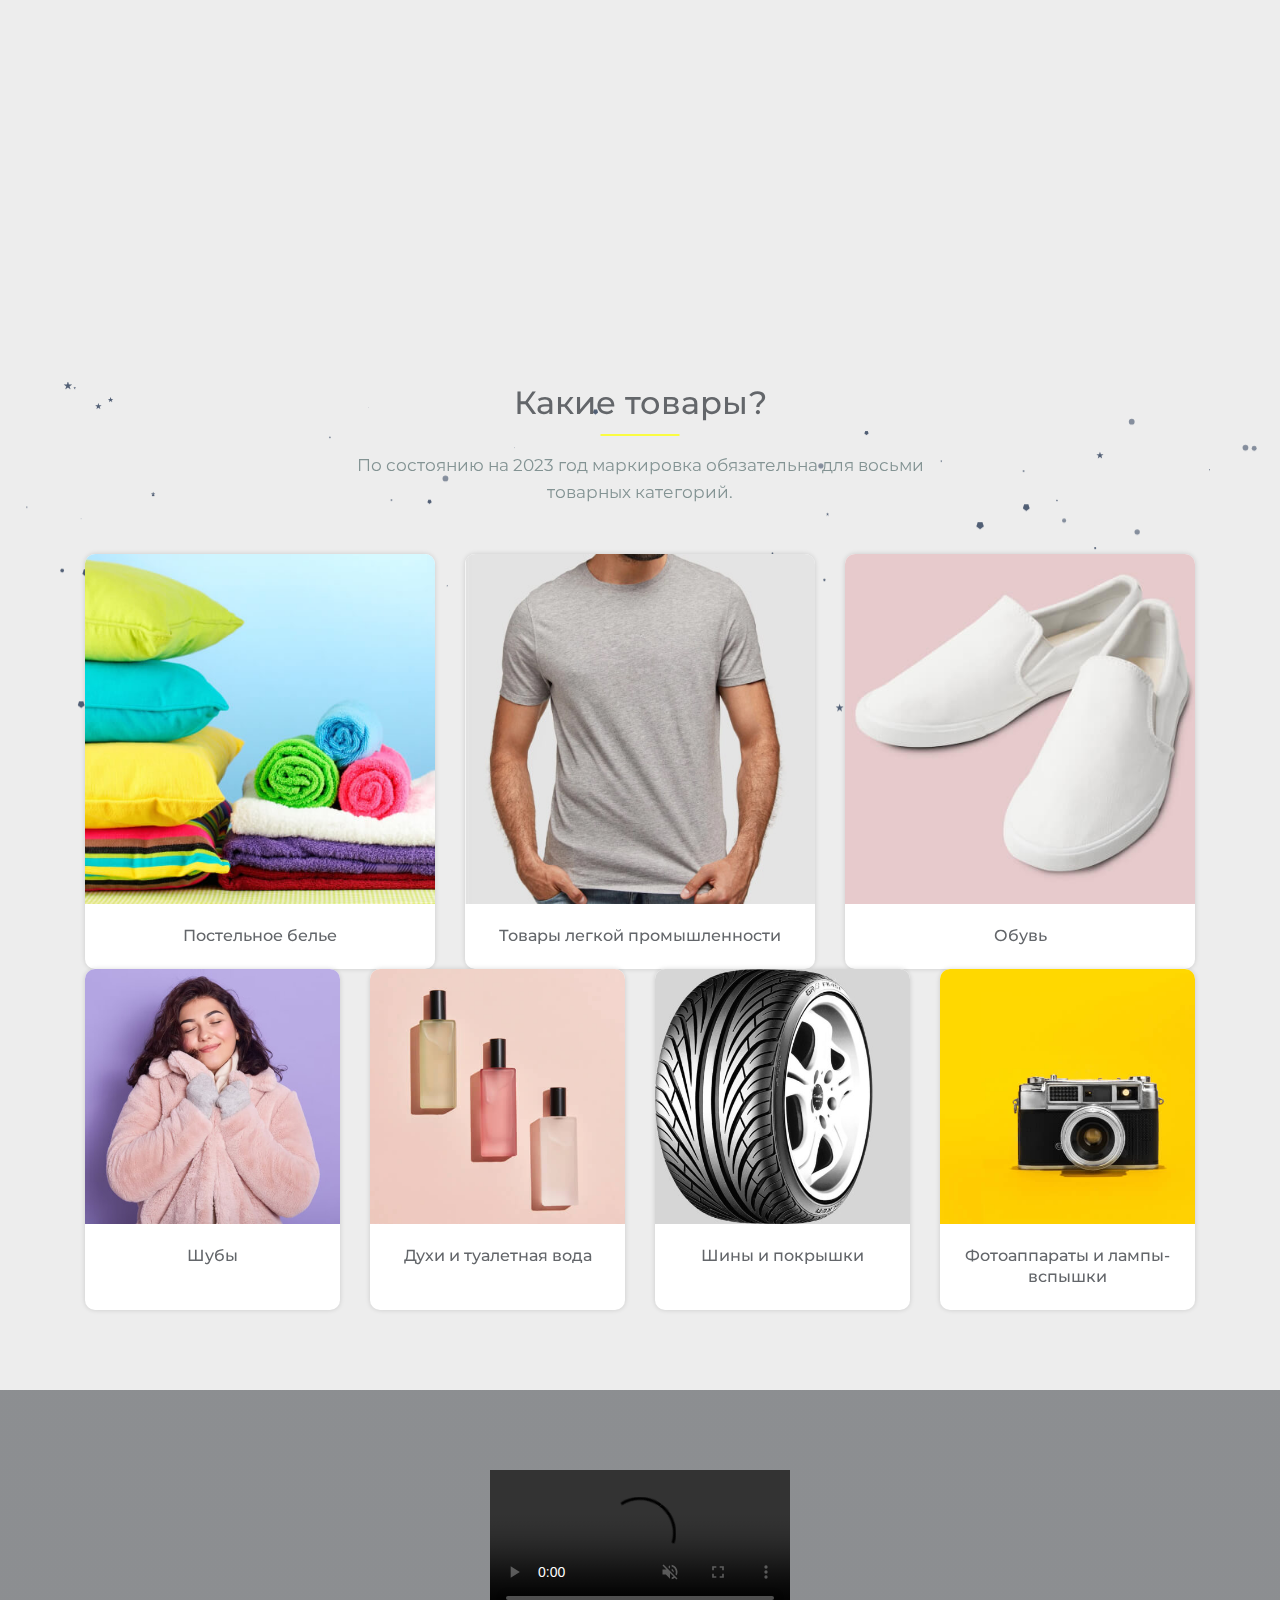
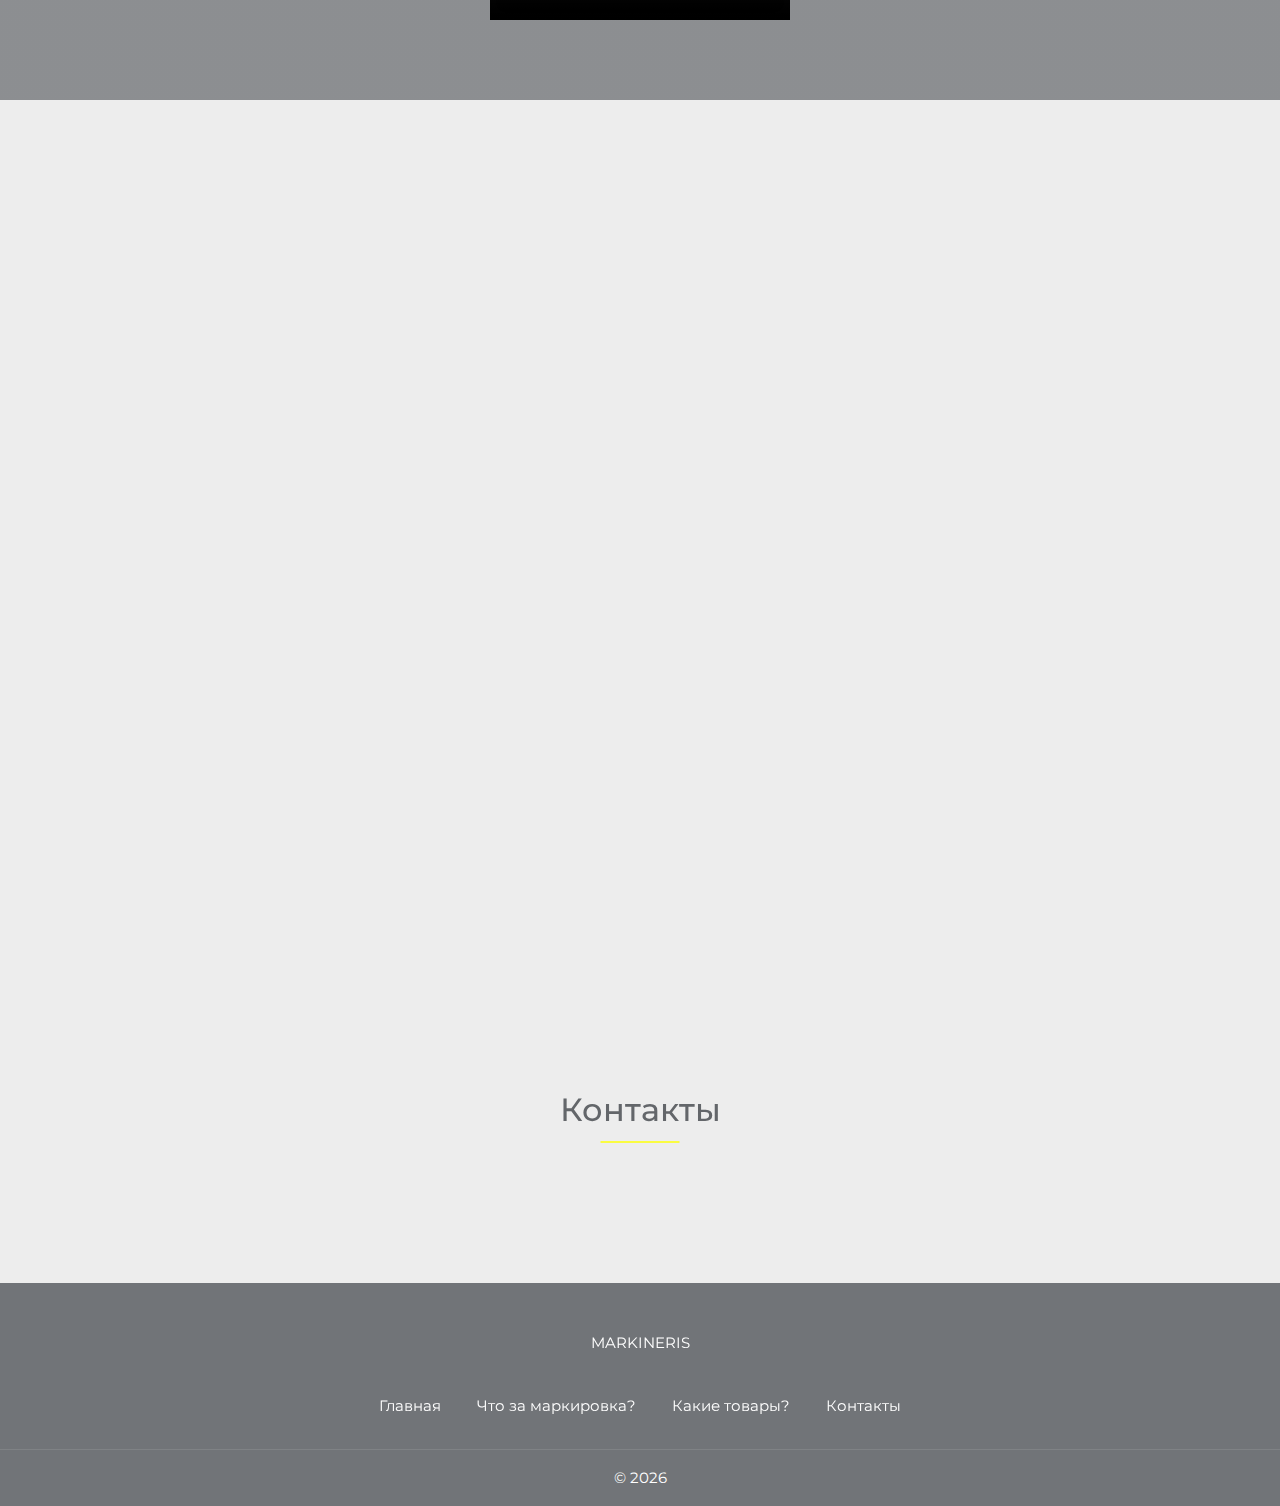
==== commit a5785cab: "Update markineris_maintenance.html" ====
--- a/markineris_maintenance.html
+++ b/markineris_maintenance.html
@@ -11,8 +11,8 @@
     <link rel="shortcut icon" href="images/favicon.ico">
 
     <!-- Bootstrap css -->
-    <link rel="stylesheet" href="css/bootstrap.min.css" type="text/css" />
-    <!--<link rel="stylesheet" href="https://cdn.jsdelivr.net/npm/bootstrap@4.6.2/dist/css/bootstrap.min.css">-->
+    <!--<link rel="stylesheet" href="css/bootstrap.min.css" type="text/css" />-->
+    <link rel="stylesheet" href="https://cdn.jsdelivr.net/npm/bootstrap@4.6.2/dist/css/bootstrap.min.css">
     
 
     <!-- animation -->
@@ -523,14 +523,15 @@
     </div>
     <!-- END FOOTER-ALT -->
 
+
 <div class="modal fade" id="client_messageModal" data-backdrop="static" tabindex="-1" role="dialog" aria-labelledby="client_messageModalLabel" aria-hidden="true">
   <div class="modal-dialog modal-lg" role="document">
     <div class="modal-content">
       <div class="modal-header" style="background-color:#fcff69">
         <h5 class="modal-title" >Сайт скоро откроется!</h5>
-        <button type="button" class="close" data-dismiss="modal" aria-label="Close">
+        <!--<button type="button" class="close" data-dismiss="modal" aria-label="Close">
           <span aria-hidden="true">&times;</span>
-        </button>
+        </button>-->
       </div>
       <div class="modal-body">
         В настоящий момент на сайте проводятся работы по обслуживанию. Пожалуйста, зайдите через некоторое время.<br> Приносим извинения за неудобства.
@@ -538,14 +539,13 @@
 	— Ваш <b>Multi Orders</b> сервис
       </div>
       <div class="modal-footer">
-        <button type="button" class="btn" style="background-color:#fcff69" data-dismiss="modal">Ок</button>
+        <!--<button type="button" class="btn" style="background-color:#fcff69" data-dismiss="modal">Ок</button>-->
          
       </div>
     </div>
   </div>
 </div>
 
-
     <!--start back-to-top-->
     <button onclick="topFunction()" id="back-to-top">
         <i class="mdi mdi-arrow-up"></i>
@@ -556,7 +556,7 @@
 
   
   <script src="js/bootstrap.bundle.min.js"></script>
-  <script src="https://ajax.googleapis.com/ajax/libs/jquery/3.6.4/jquery.min.js"></script>
+ <script src="https://ajax.googleapis.com/ajax/libs/jquery/3.6.4/jquery.min.js"></script>
   <script>
   
       window.onload = function () {
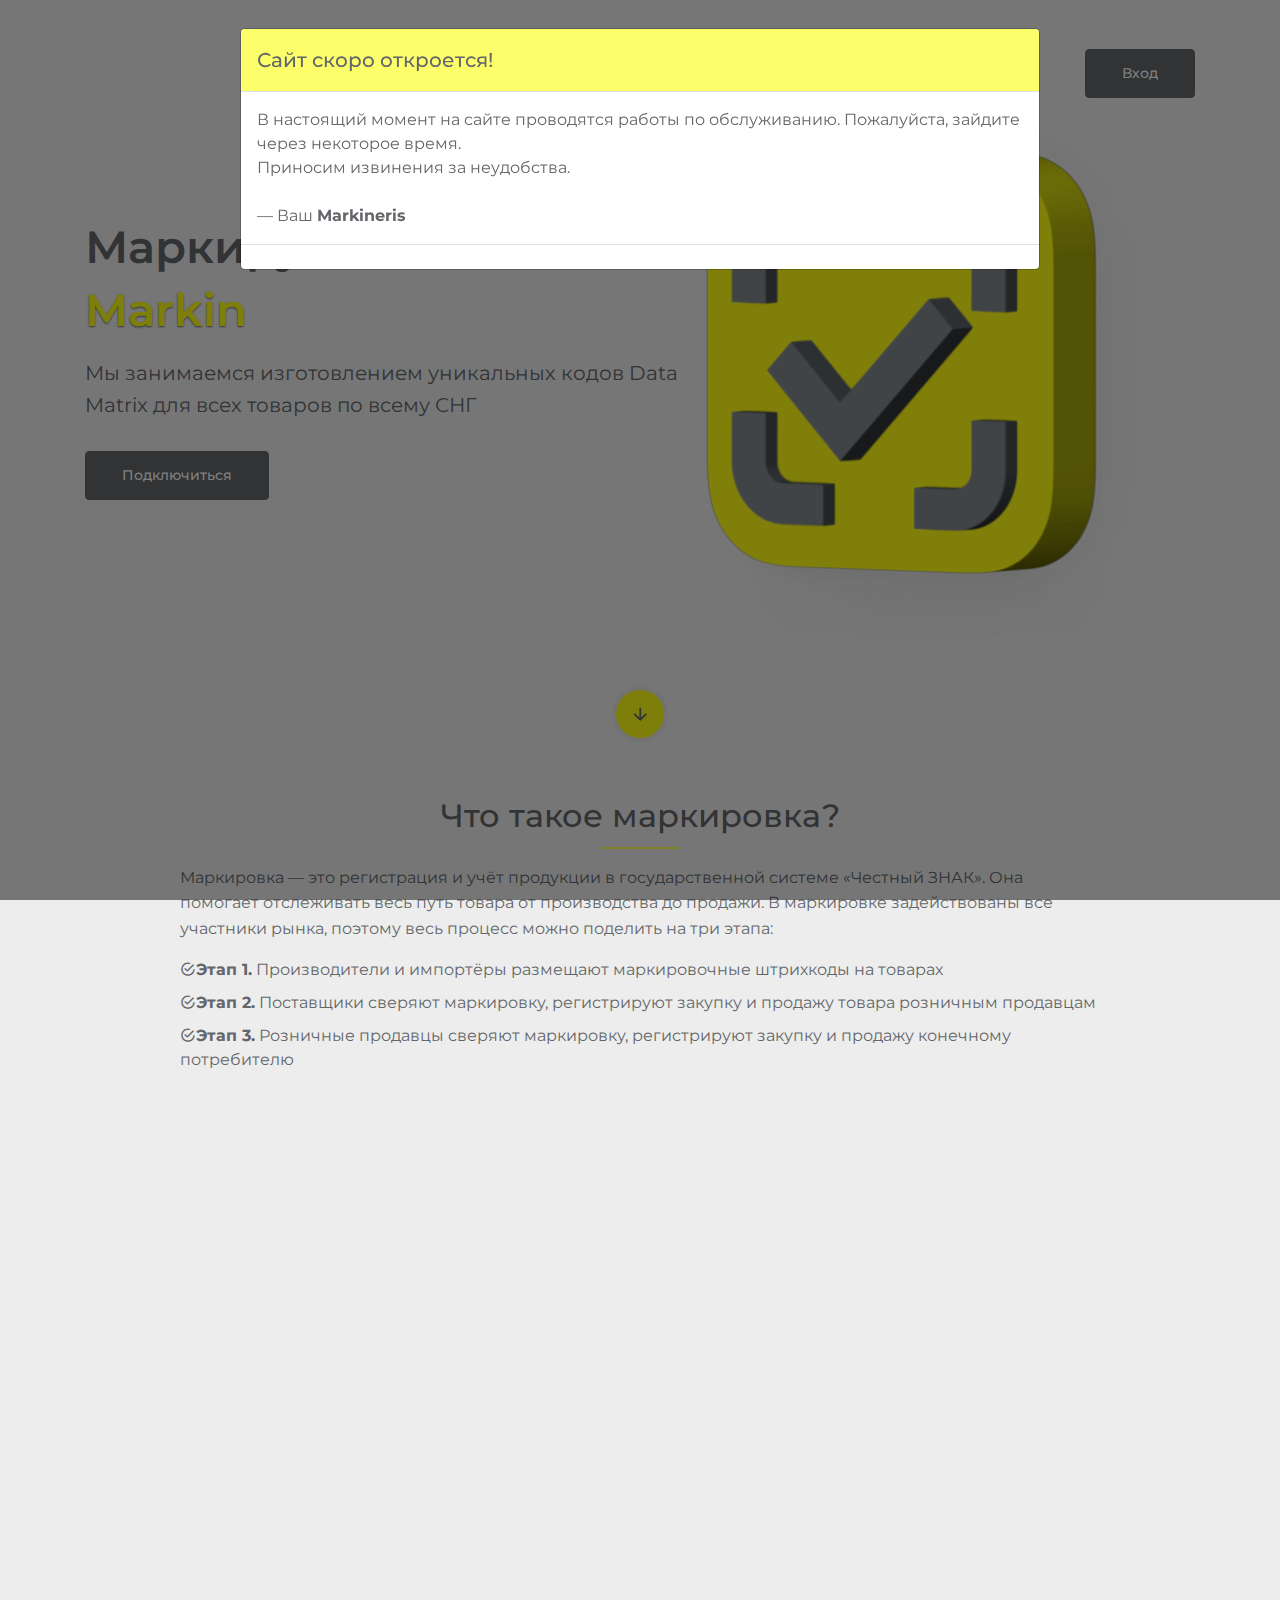
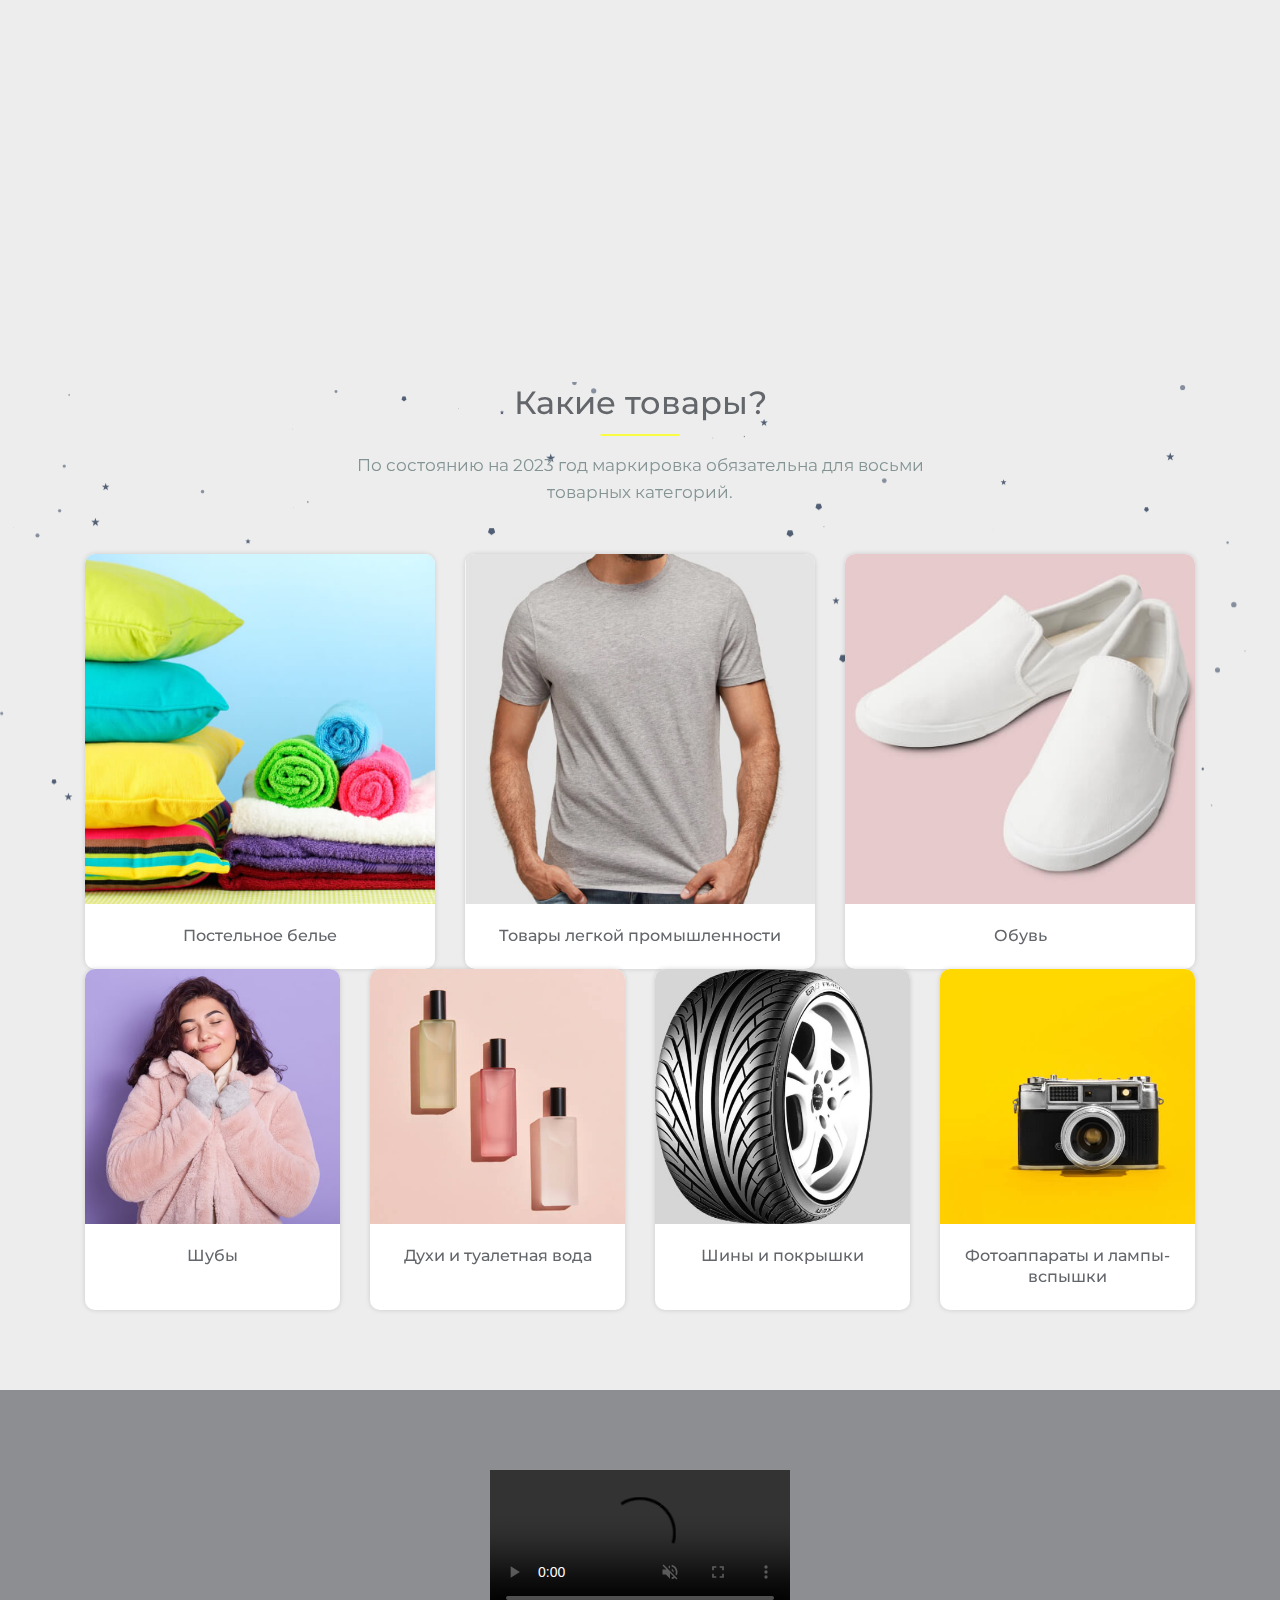
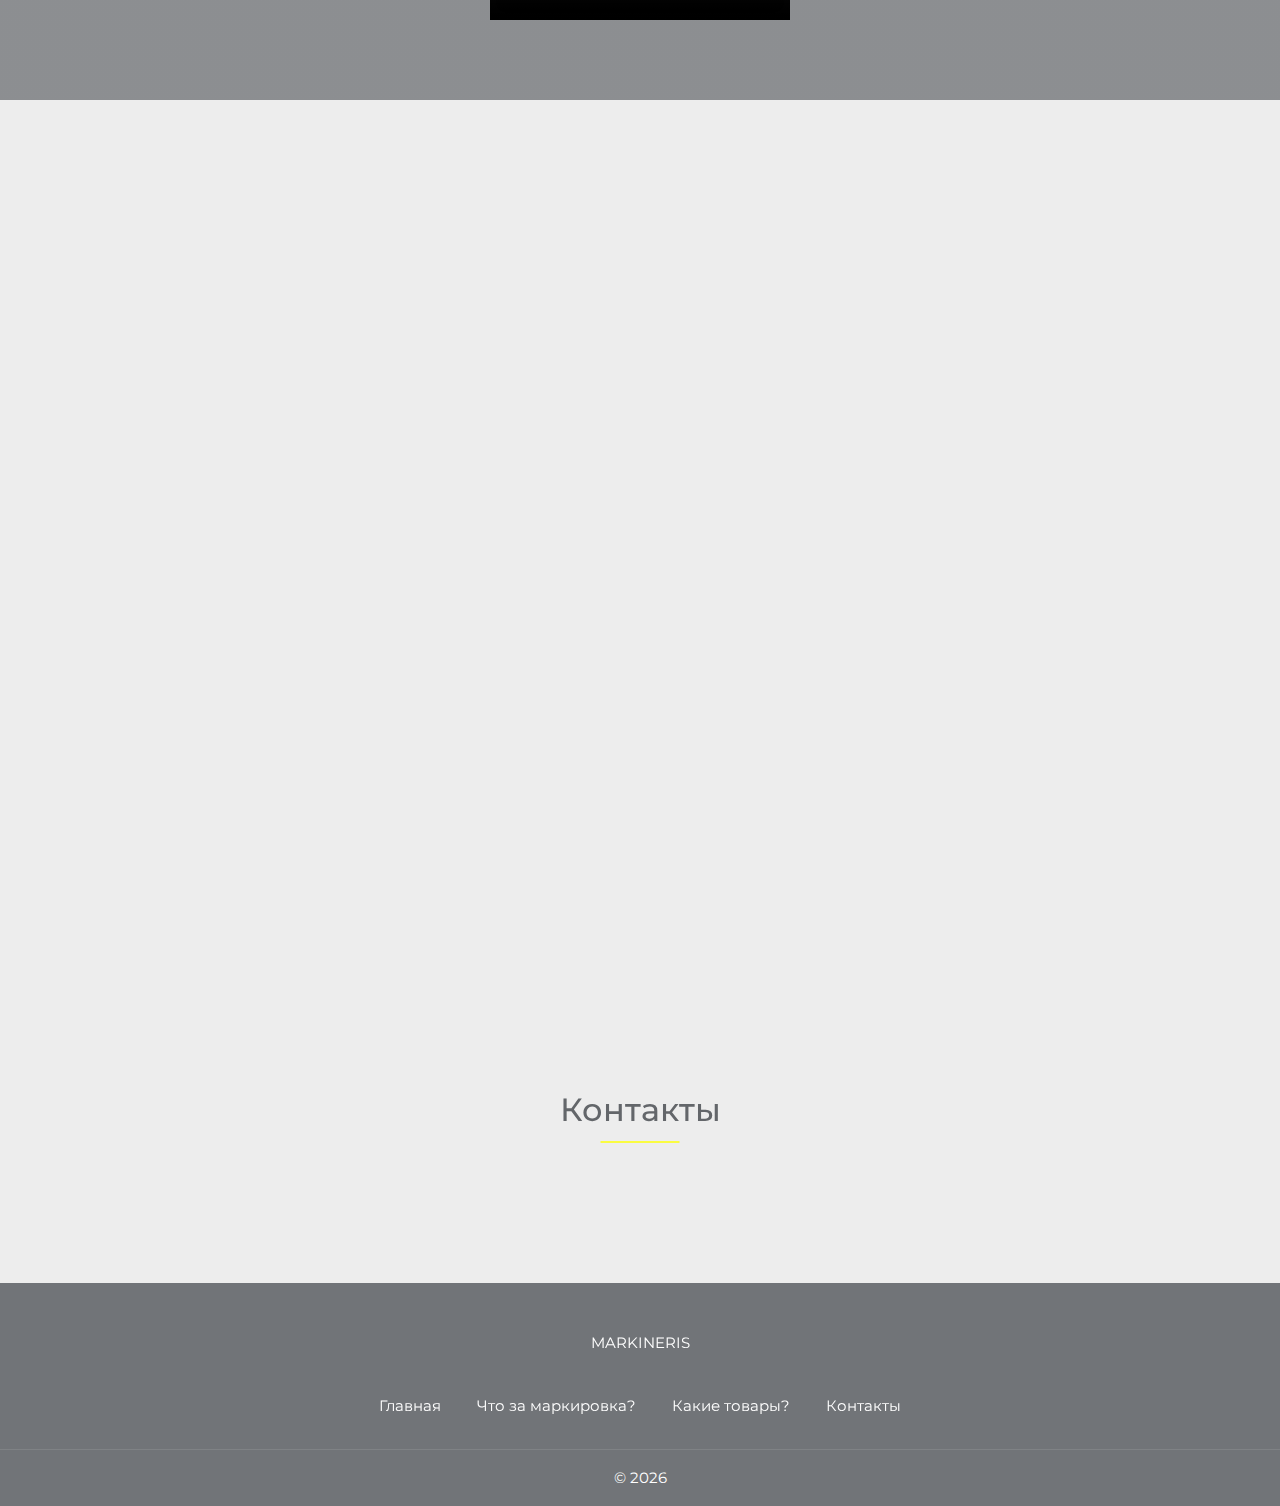
==== commit 30d859d3: "- markineris maintenance and error pages changed" ====
--- a/markineris_maintenance.html
+++ b/markineris_maintenance.html
@@ -524,7 +524,7 @@
     <!-- END FOOTER-ALT -->
 
 
-<div class="modal fade" id="client_messageModal" data-backdrop="static" tabindex="-1" role="dialog" aria-labelledby="client_messageModalLabel" aria-hidden="true">
+<div class="modal fade" id="client_messageModal" data-backdrop="static" data-keyboard="false" tabindex="-1" role="dialog" aria-labelledby="client_messageModalLabel" aria-hidden="true">
   <div class="modal-dialog modal-lg" role="document">
     <div class="modal-content">
       <div class="modal-header" style="background-color:#fcff69">
@@ -534,13 +534,15 @@
         </button>-->
       </div>
       <div class="modal-body">
-        В настоящий момент на сайте проводятся работы по обслуживанию. Пожалуйста, зайдите через некоторое время.<br> Приносим извинения за неудобства.
-	<br><br>
-	— Ваш <b>Multi Orders</b> сервис
+        В настоящий момент на сайте проводятся работы по обслуживанию. Пожалуйста, зайдите через некоторое время.
+        <br> Приносим извинения за неудобства.
+
+      <br><br>
+	— Ваш <b>Markineris</b>
       </div>
       <div class="modal-footer">
-        <!--<button type="button" class="btn" style="background-color:#fcff69" data-dismiss="modal">Ок</button>-->
-         
+<!--        <button type="button" class="btn" style="background-color:#fcff69" data-dismiss="modal">Ок</button>-->
+
       </div>
     </div>
   </div>
@@ -555,14 +557,23 @@
     <!--Bootstrap Js-->
 
   
-  <script src="js/bootstrap.bundle.min.js"></script>
- <script src="https://ajax.googleapis.com/ajax/libs/jquery/3.6.4/jquery.min.js"></script>
+  <script src="
+  https://cdn.jsdelivr.net/npm/jquery@3.7.0/dist/jquery.min.js
+  "></script>
+  <script src="https://cdn.jsdelivr.net/npm/popper.js@1.16.1/dist/umd/popper.min.js"></script>
+  <script src="https://cdn.jsdelivr.net/npm/bootstrap@4.6.2/dist/js/bootstrap.bundle.min.js"></script>
+  <script
+      src="https://cdnjs.cloudflare.com/ajax/libs/selectize.js/0.15.2/js/selectize.min.js"
+      integrity="sha512-IOebNkvA/HZjMM7MxL0NYeLYEalloZ8ckak+NDtOViP7oiYzG5vn6WVXyrJDiJPhl4yRdmNAG49iuLmhkUdVsQ=="
+      crossorigin="anonymous"
+      referrerpolicy="no-referrer">
+  </script>
   <script>
   
       window.onload = function () {
         
             
-        $("#client_messageModal").modal('show');
+        $("#client_messageModal").modal({backdrop: 'static'}, 'show');
     };
   </script>
   
